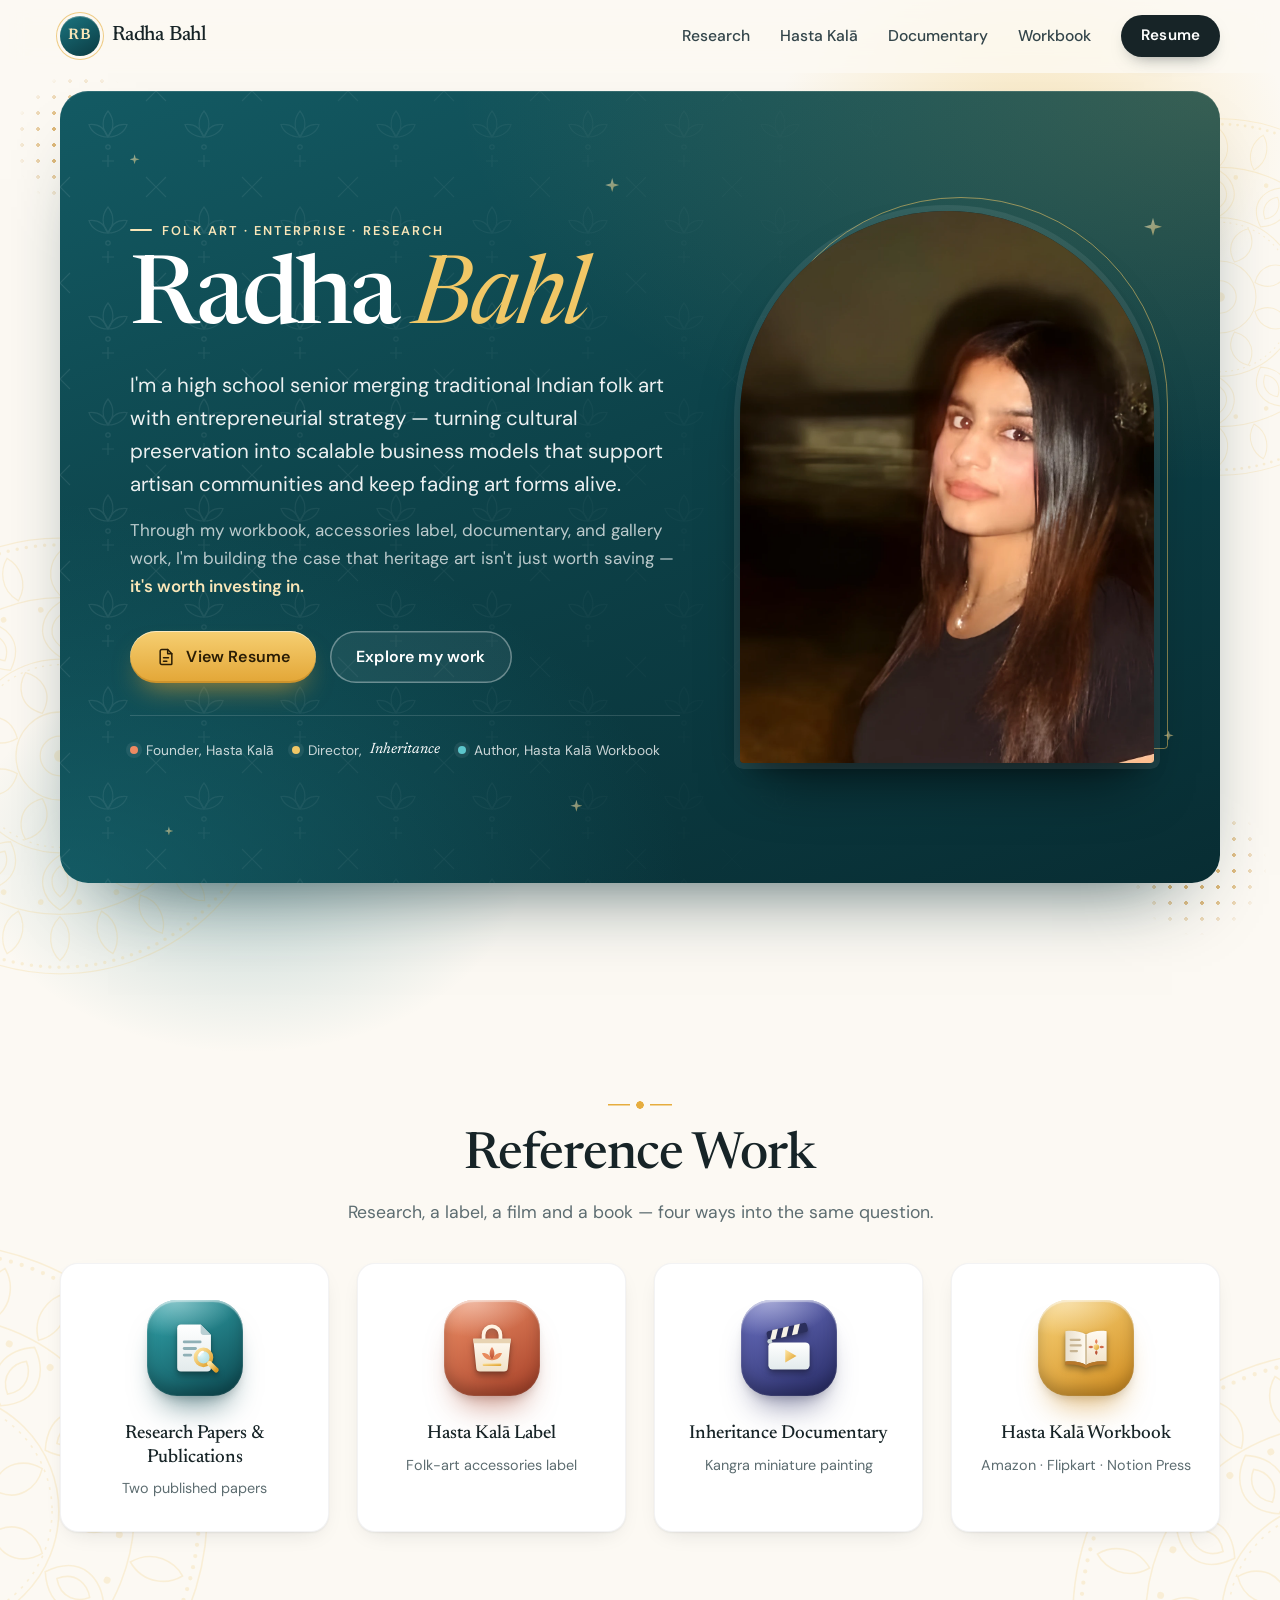
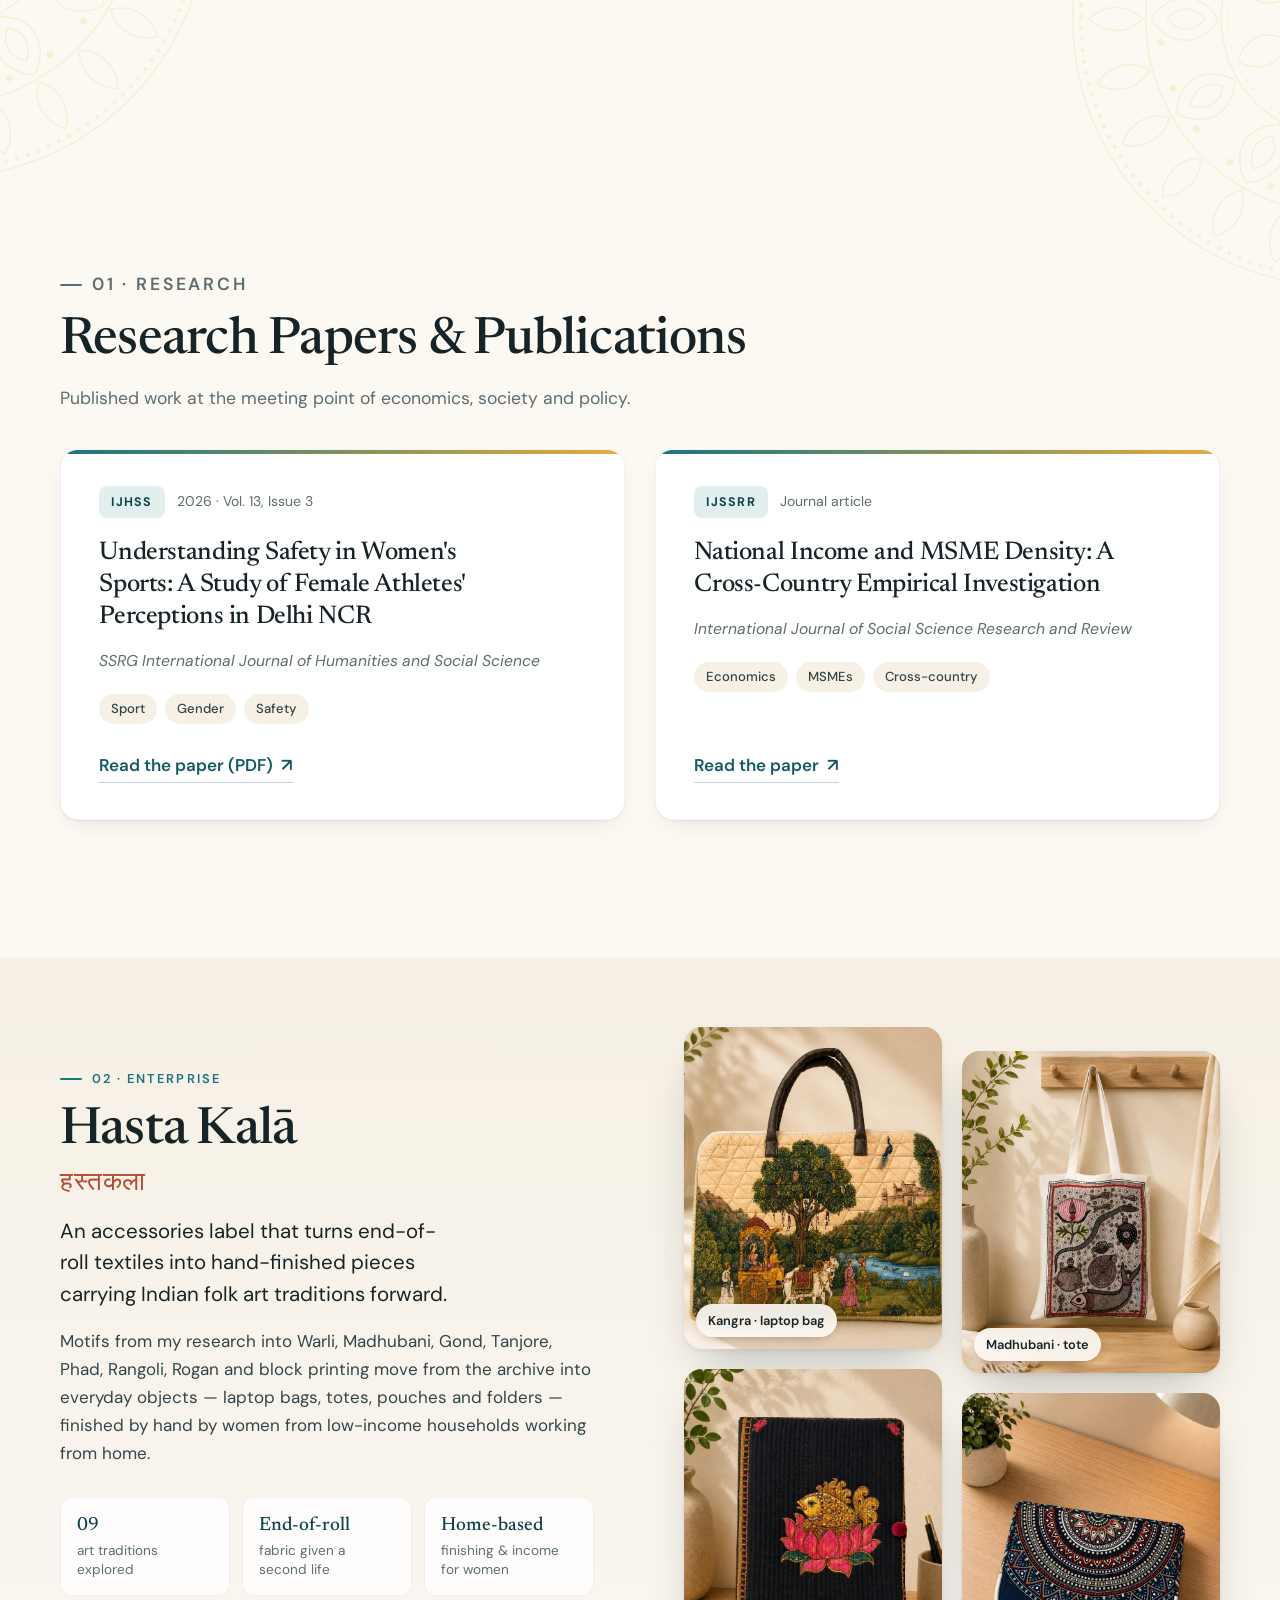
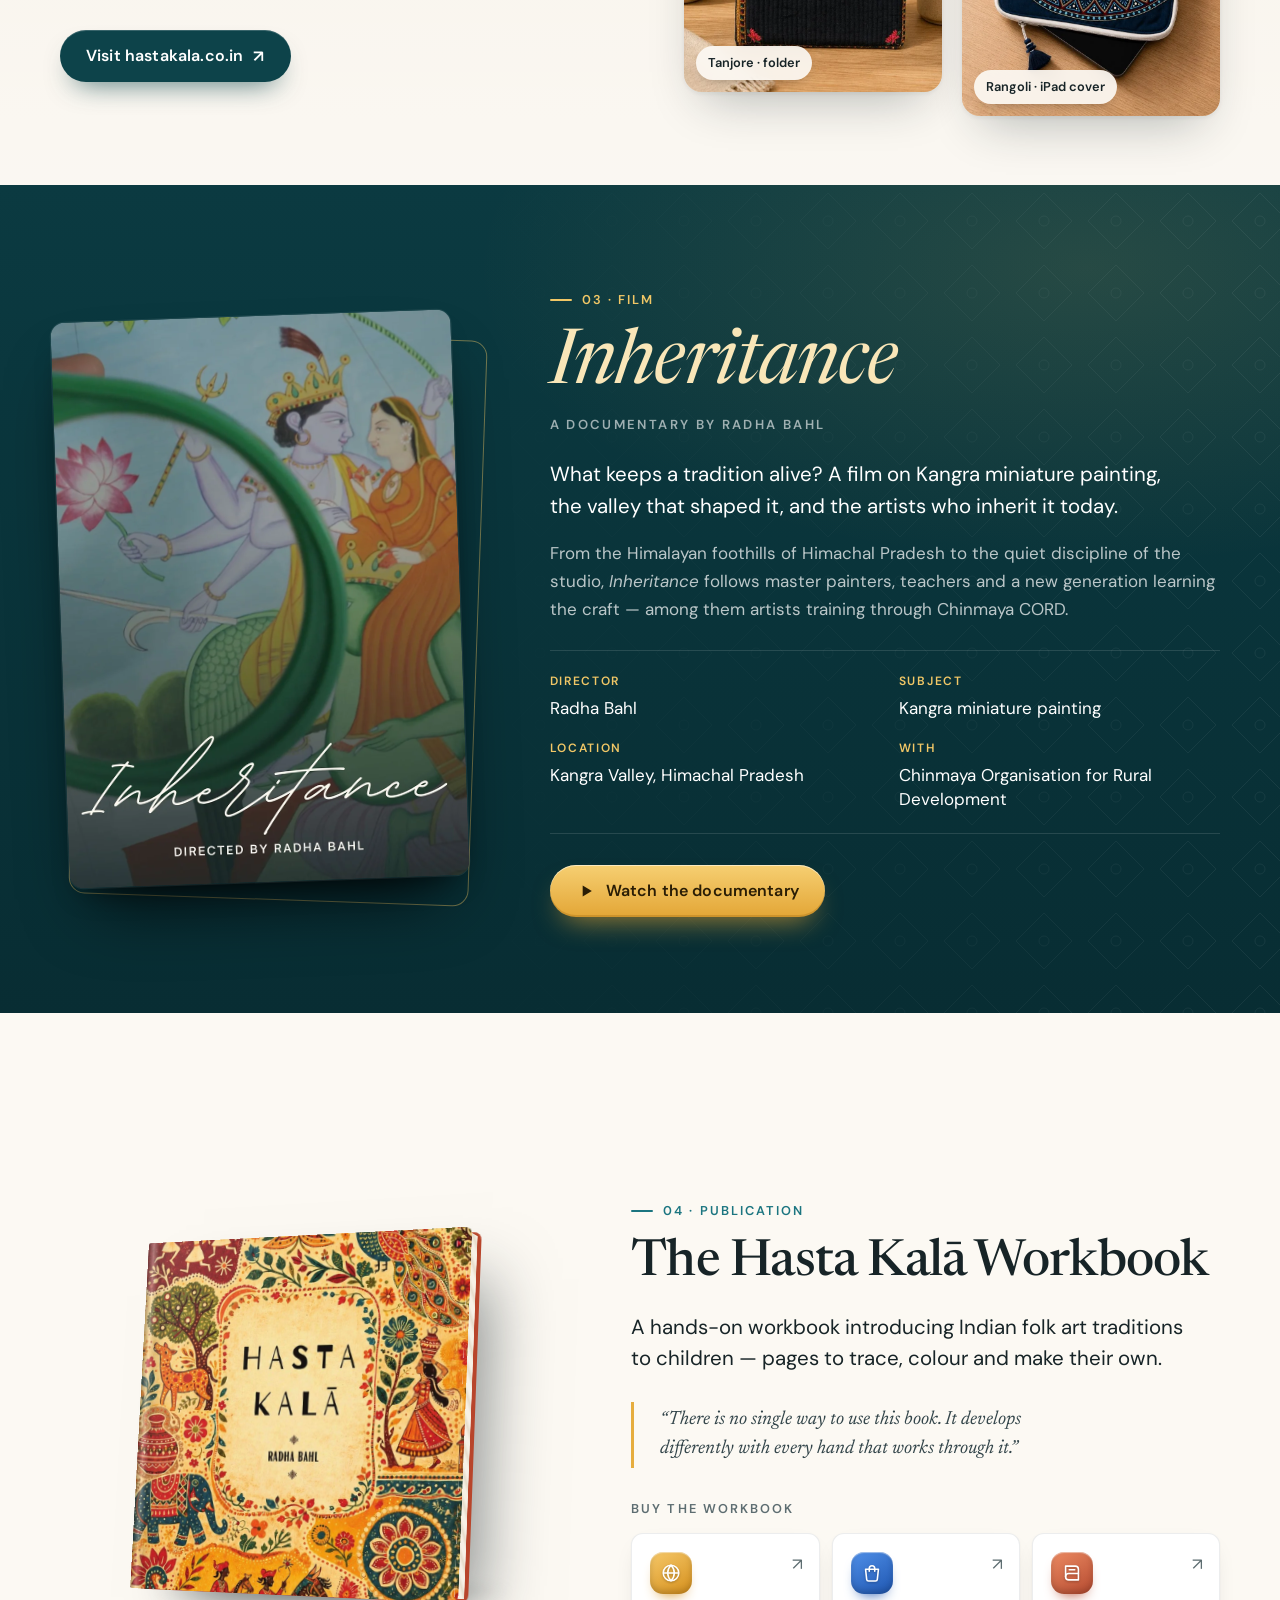
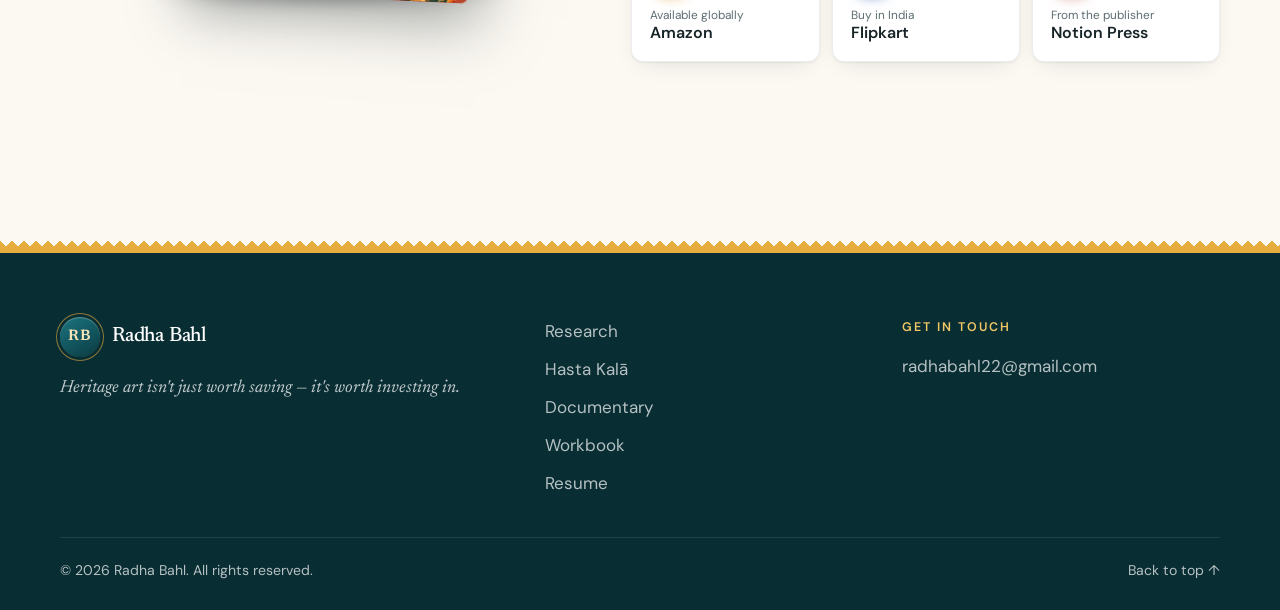
==== index.html @ 346961c5 "Initial commit" ====
<!doctype html>
<html lang="en">
  <head>
    <meta charset="utf-8" />
    <meta name="viewport" content="width=device-width, initial-scale=1" />
    <title>Radha Bahl — Folk Art, Enterprise &amp; Research</title>
    <meta
      name="description"
      content="Radha Bahl is a high school senior merging traditional Indian folk art with entrepreneurial strategy — founder of the Hasta Kalā label, author of the Hasta Kalā workbook, director of the documentary Inheritance, and published researcher."
    />
    <meta name="author" content="Radha Bahl" />
    <meta name="theme-color" content="#0d434a" />

    <meta property="og:type" content="website" />
    <meta property="og:title" content="Radha Bahl — Folk Art, Enterprise &amp; Research" />
    <meta
      property="og:description"
      content="Heritage art isn't just worth saving — it's worth investing in. Research, the Hasta Kalā label, the documentary Inheritance and the Hasta Kalā workbook."
    />
    <!-- Social previews need absolute URLs; update these if the site moves to a custom domain -->
    <meta property="og:url" content="https://radhabahl.github.io/website/" />
    <meta property="og:image" content="https://radhabahl.github.io/website/assets/img/og-image.jpg" />
    <link rel="canonical" href="https://radhabahl.github.io/website/" />
    <meta name="twitter:card" content="summary_large_image" />

    <link rel="icon" href="assets/img/favicon.svg" type="image/svg+xml" />
    <link rel="preconnect" href="https://fonts.googleapis.com" />
    <link rel="preconnect" href="https://fonts.gstatic.com" crossorigin />
    <link
      href="https://fonts.googleapis.com/css2?family=DM+Sans:opsz,wght@9..40,400;9..40,500;9..40,600;9..40,700&family=Newsreader:ital,opsz,wght@0,6..72,400;0,6..72,500;0,6..72,600;1,6..72,400;1,6..72,500&display=swap"
      rel="stylesheet"
    />
    <link rel="stylesheet" href="assets/css/styles.css" />
    <script>
      document.documentElement.classList.add('js');
    </script>
  </head>

  <body>
    <a class="skip-link" href="#main">Skip to content</a>

    <!-- Shared gradients for the icons (kept out of view, but not display:none so gradients still render) -->
    <svg class="svg-defs" aria-hidden="true" focusable="false">
      <defs>
        <linearGradient id="g-paper" x1="0" y1="0" x2="0" y2="1">
          <stop offset="0" stop-color="#ffffff" />
          <stop offset="1" stop-color="#e3ebec" />
        </linearGradient>
        <linearGradient id="g-paper-warm" x1="0" y1="0" x2="0" y2="1">
          <stop offset="0" stop-color="#fffaf2" />
          <stop offset="1" stop-color="#f1e2c9" />
        </linearGradient>
        <linearGradient id="g-paper-shade" x1="0" y1="0" x2="1" y2="0">
          <stop offset="0" stop-color="#e9dfcc" />
          <stop offset="1" stop-color="#fffaf1" />
        </linearGradient>
        <linearGradient id="g-gold" x1="0" y1="0" x2="1" y2="1">
          <stop offset="0" stop-color="#ffe7a6" />
          <stop offset="1" stop-color="#dd9d27" />
        </linearGradient>
        <linearGradient id="g-terra" x1="0" y1="0" x2="0" y2="1">
          <stop offset="0" stop-color="#ec8a62" />
          <stop offset="1" stop-color="#b44a30" />
        </linearGradient>
        <linearGradient id="g-ink" x1="0" y1="0" x2="0" y2="1">
          <stop offset="0" stop-color="#3b3f73" />
          <stop offset="1" stop-color="#1f2247" />
        </linearGradient>
        <radialGradient id="g-glass" cx="0.35" cy="0.3" r="0.8">
          <stop offset="0" stop-color="#e9fbfc" stop-opacity="0.95" />
          <stop offset="1" stop-color="#7fcdd3" stop-opacity="0.55" />
        </radialGradient>
      </defs>
    </svg>

    <header class="site-header" data-header>
      <div class="container nav">
        <a class="brand" href="#top" aria-label="Radha Bahl — back to top">
          <span class="brand__mark" aria-hidden="true">RB</span>
          <span class="brand__name">Radha Bahl</span>
        </a>

        <button
          class="nav__toggle"
          type="button"
          aria-expanded="false"
          aria-controls="nav-menu"
          data-nav-toggle
        >
          <span class="nav__toggle-bar" aria-hidden="true"></span>
          <span class="nav__toggle-bar" aria-hidden="true"></span>
          <span class="sr-only">Menu</span>
        </button>

        <nav id="nav-menu" class="nav__menu" aria-label="Primary" data-nav-menu>
          <a href="#research">Research</a>
          <a href="#label">Hasta Kalā</a>
          <a href="#documentary">Documentary</a>
          <a href="#workbook">Workbook</a>
          <a class="btn btn--sm btn--ink" href="#" data-resume>Resume</a>
        </nav>
      </div>
    </header>

    <main id="main">
      <!-- ============ HERO ============ -->
      <section class="hero" id="top">
        <div class="container hero__wrap">
          <!-- Decorative background details around the banner -->
          <div class="hero__decor" aria-hidden="true">
            <span class="glow glow--gold"></span>
            <span class="glow glow--teal"></span>
            <span class="decor-mandala decor-mandala--left"></span>
            <span class="decor-mandala decor-mandala--right"></span>
            <span class="dot-grid dot-grid--tl"></span>
            <span class="dot-grid dot-grid--br"></span>
          </div>

          <div class="hero__panel">
            <div class="hero__pattern" aria-hidden="true"></div>
            <div class="hero__sparkles" aria-hidden="true">
              <span class="sparkle sparkle--1"></span>
              <span class="sparkle sparkle--2"></span>
              <span class="sparkle sparkle--3"></span>
              <span class="sparkle sparkle--4"></span>
              <span class="sparkle sparkle--5"></span>
              <span class="sparkle sparkle--6"></span>
            </div>

            <div class="hero__content">
              <p class="eyebrow eyebrow--light">Folk art · Enterprise · Research</p>
              <h1 class="hero__title">Radha <em>Bahl</em></h1>
              <p class="hero__lead">
                I'm a high school senior merging traditional Indian folk art with entrepreneurial
                strategy — turning cultural preservation into scalable business models that support
                artisan communities and keep fading art forms alive.
              </p>
              <p class="hero__sub">
                Through my workbook, accessories label, documentary, and gallery work, I'm building
                the case that heritage art isn't just worth saving —
                <strong>it's worth investing in.</strong>
              </p>
              <div class="hero__actions">
                <!-- The resume link is set in assets/js/main.js (RESUME_URL) -->
                <a class="btn btn--gold" href="#" data-resume>
                  <svg class="btn__icon" viewBox="0 0 24 24" aria-hidden="true">
                    <path
                      d="M7 3h7l5 5v12a1 1 0 0 1-1 1H7a2 2 0 0 1-2-2V5a2 2 0 0 1 2-2z"
                      fill="none"
                      stroke="currentColor"
                      stroke-width="1.8"
                      stroke-linejoin="round"
                    />
                    <path
                      d="M14 3v5h5M9 13h6M9 17h4"
                      fill="none"
                      stroke="currentColor"
                      stroke-width="1.8"
                      stroke-linecap="round"
                      stroke-linejoin="round"
                    />
                  </svg>
                  View Resume
                </a>
                <a class="btn btn--ghost-light" href="#work">Explore my work</a>
              </div>
              <ul class="hero__roles" role="list">
                <li><span class="role-dot role-dot--terra" aria-hidden="true"></span>Founder, Hasta Kalā</li>
                <li><span class="role-dot role-dot--gold" aria-hidden="true"></span>Director, <em>Inheritance</em></li>
                <li><span class="role-dot role-dot--teal" aria-hidden="true"></span>Author, Hasta Kalā Workbook</li>
              </ul>
            </div>

            <figure class="hero__portrait">
              <div class="portrait">
                <img
                  src="assets/img/radha-bahl.webp"
                  width="1200"
                  height="1600"
                  alt="Portrait of Radha Bahl"
                  fetchpriority="high"
                />
              </div>
              <figcaption class="sr-only">Radha Bahl</figcaption>
            </figure>
          </div>
        </div>
      </section>

      <!-- ============ REFERENCE WORK ============ -->
      <section class="work" id="work">
        <div class="work__decor" aria-hidden="true">
          <span class="work__mandala work__mandala--left"></span>
          <span class="work__mandala work__mandala--right"></span>
        </div>
        <div class="container">
          <header class="section-head section-head--center reveal">
            <span class="ornament" aria-hidden="true"></span>
            <h2>Reference Work</h2>
            <p>Research, a label, a film and a book — four ways into the same question.</p>
          </header>

          <ul class="tiles" role="list">
            <li class="reveal">
              <a class="tile" href="#research">
                <span class="icon3d icon3d--teal" aria-hidden="true">
                  <svg viewBox="0 0 64 64">
                    <path
                      d="M17 7h21l11 11v35a4 4 0 0 1-4 4H17a4 4 0 0 1-4-4V11a4 4 0 0 1 4-4z"
                      fill="url(#g-paper)"
                    />
                    <path d="M38 7v8a3 3 0 0 0 3 3h8z" fill="#b9cfd3" />
                    <rect x="19" y="24" width="20" height="3" rx="1.5" fill="#8fb0b6" />
                    <rect x="19" y="31" width="15" height="3" rx="1.5" fill="#8fb0b6" />
                    <rect x="19" y="38" width="10" height="3" rx="1.5" fill="#8fb0b6" />
                    <circle cx="41" cy="42" r="8.5" fill="url(#g-glass)" stroke="url(#g-gold)" stroke-width="4" />
                    <path d="M47.5 48.5l7 7" stroke="url(#g-gold)" stroke-width="5.5" stroke-linecap="round" />
                    <path d="M36.5 40a5.5 5.5 0 0 1 4-4" stroke="#fff" stroke-width="2" stroke-linecap="round" fill="none" />
                  </svg>
                </span>
                <span class="tile__title">Research Papers &amp; Publications</span>
                <span class="tile__meta">Two published papers</span>
              </a>
            </li>

            <li class="reveal">
              <a class="tile" href="#label">
                <span class="icon3d icon3d--terra" aria-hidden="true">
                  <svg viewBox="0 0 64 64">
                    <path
                      d="M23 23v-5a9 9 0 0 1 18 0v5"
                      fill="none"
                      stroke="#fff3e2"
                      stroke-width="4"
                      stroke-linecap="round"
                    />
                    <path d="M12 22h40l-3.2 31.5A4 4 0 0 1 44.8 57H19.2a4 4 0 0 1-4-3.5z" fill="url(#g-paper-warm)" />
                    <path d="M12 22h40l-.5 5h-39z" fill="#e8d3b2" />
                    <path d="M32 31c3.4 4.4 3.4 9.6 0 14c-3.4-4.4-3.4-9.6 0-14z" fill="url(#g-terra)" />
                    <path d="M32 45c-5.5 0-9.6-3.3-10.6-7.6c4.6-.6 8.6 1.8 10.6 7.6z" fill="#e88a5c" />
                    <path d="M32 45c5.5 0 9.6-3.3 10.6-7.6c-4.6-.6-8.6 1.8-10.6 7.6z" fill="#e88a5c" />
                    <rect x="22" y="48.5" width="20" height="2.6" rx="1.3" fill="url(#g-gold)" />
                  </svg>
                </span>
                <span class="tile__title">Hasta Kalā Label</span>
                <span class="tile__meta">Folk-art accessories label</span>
              </a>
            </li>

            <li class="reveal">
              <a class="tile" href="#documentary">
                <span class="icon3d icon3d--ink" aria-hidden="true">
                  <svg viewBox="0 0 64 64">
                    <rect x="10" y="26" width="44" height="29" rx="4.5" fill="url(#g-paper)" />
                    <g transform="rotate(-13 11 25)">
                      <rect x="10" y="14" width="44" height="10" rx="3" fill="#2b2f5c" />
                      <path d="M17 14h6l-5 10h-6zM29 14h6l-5 10h-6zM41 14h6l-5 10h-6z" fill="#f6f1e6" />
                    </g>
                    <circle cx="11.5" cy="25" r="2.6" fill="#c9d5d8" />
                    <path d="M28 33.5v14l12-7z" fill="url(#g-gold)" />
                  </svg>
                </span>
                <span class="tile__title">Inheritance Documentary</span>
                <span class="tile__meta">Kangra miniature painting</span>
              </a>
            </li>

            <li class="reveal">
              <a class="tile" href="#workbook">
                <span class="icon3d icon3d--gold" aria-hidden="true">
                  <svg viewBox="0 0 64 64">
                    <path d="M32 50c-6-3.6-14-4.6-22-3.6V14c8-1 16 0 22 3.6z" fill="url(#g-paper-shade)" />
                    <path d="M32 50c6-3.6 14-4.6 22-3.6V14c-8-1-16 0-22 3.6z" fill="url(#g-paper-warm)" />
                    <path d="M32 17.6V50" stroke="#c9b38d" stroke-width="1.6" />
                    <rect x="14.5" y="22" width="12" height="2.4" rx="1.2" fill="#c7b493" />
                    <rect x="14.5" y="28" width="13" height="2.4" rx="1.2" fill="#c7b493" />
                    <rect x="14.5" y="34" width="9" height="2.4" rx="1.2" fill="#c7b493" />
                    <circle cx="43" cy="31" r="3" fill="url(#g-gold)" />
                    <path
                      d="M43 22.5c1.8 2 1.8 3.8 0 5.2c-1.8-1.4-1.8-3.2 0-5.2zM43 39.5c1.8-2 1.8-3.8 0-5.2c-1.8 1.4-1.8 3.2 0 5.2zM34.5 31c2-1.8 3.8-1.8 5.2 0c-1.4 1.8-3.2 1.8-5.2 0zM51.5 31c-2-1.8-3.8-1.8-5.2 0c1.4 1.8 3.2 1.8 5.2 0z"
                      fill="url(#g-terra)"
                    />
                    <path d="M10 46.4c8-1 16 0 22 3.6c6-3.6 14-4.6 22-3.6V50c-8-1-16 0-22 3.6C26 50 18 49 10 50z" fill="#b8782a" />
                  </svg>
                </span>
                <span class="tile__title">Hasta Kalā Workbook</span>
                <span class="tile__meta">Amazon · Flipkart · Notion Press</span>
              </a>
            </li>
          </ul>
        </div>
      </section>

      <!-- ============ 01 RESEARCH ============ -->
      <section class="section" id="research">
        <div class="container">
          <header class="section-head reveal">
            <p class="eyebrow">01 · Research</p>
            <h2>Research Papers &amp; Publications</h2>
            <p class="section-head__lead">
              Published work at the meeting point of economics, society and policy.
            </p>
          </header>

          <div class="papers">
            <article class="paper reveal">
              <div class="paper__top">
                <span class="paper__badge">IJHSS</span>
                <span class="paper__issue">2026 · Vol. 13, Issue 3</span>
              </div>
              <h3 class="paper__title">
                Understanding Safety in Women's Sports: A Study of Female Athletes' Perceptions in
                Delhi NCR
              </h3>
              <p class="paper__venue">SSRG International Journal of Humanities and Social Science</p>
              <ul class="tags" role="list">
                <li>Sport</li>
                <li>Gender</li>
                <li>Safety</li>
              </ul>
              <a
                class="link-arrow"
                href="https://www.internationaljournalssrg.org/IJHSS/2026/Volume13-Issue3/IJHSS-V13I3P107.pdf"
                target="_blank"
                rel="noopener noreferrer"
                >Read the paper (PDF)<span aria-hidden="true">↗</span></a
              >
            </article>

            <article class="paper reveal">
              <div class="paper__top">
                <span class="paper__badge">IJSSRR</span>
                <span class="paper__issue">Journal article</span>
              </div>
              <h3 class="paper__title">
                National Income and MSME Density: A Cross-Country Empirical Investigation
              </h3>
              <p class="paper__venue">International Journal of Social Science Research and Review</p>
              <ul class="tags" role="list">
                <li>Economics</li>
                <li>MSMEs</li>
                <li>Cross-country</li>
              </ul>
              <a
                class="link-arrow"
                href="https://www.ijssrr.com/journal/article/view/3447"
                target="_blank"
                rel="noopener noreferrer"
                >Read the paper<span aria-hidden="true">↗</span></a
              >
            </article>
          </div>
        </div>
      </section>

      <!-- ============ 02 HASTA KALA LABEL ============ -->
      <section class="section section--tint" id="label">
        <div class="container split split--label">
          <div class="split__text reveal">
            <p class="eyebrow">02 · Enterprise</p>
            <h2>Hasta Kalā <span class="deva" lang="hi">हस्तकला</span></h2>
            <p class="lead">
              An accessories label that turns end-of-roll textiles into hand-finished pieces carrying
              Indian folk art traditions forward.
            </p>
            <p>
              Motifs from my research into Warli, Madhubani, Gond, Tanjore, Phad, Rangoli, Rogan and
              block printing move from the archive into everyday objects — laptop bags, totes,
              pouches and folders — finished by hand by women from low-income households working
              from home.
            </p>
            <ul class="facts" role="list">
              <li><strong>09</strong><span>art traditions explored</span></li>
              <li><strong>End-of-roll</strong><span>fabric given a second life</span></li>
              <li><strong>Home-based</strong><span>finishing &amp; income for women</span></li>
            </ul>
            <a
              class="btn btn--teal"
              href="https://www.hastakala.co.in/"
              target="_blank"
              rel="noopener noreferrer"
              >Visit hastakala.co.in<span aria-hidden="true">↗</span></a
            >
          </div>

          <div class="mosaic reveal">
            <figure class="mosaic__item">
              <img
                src="assets/img/kangra-laptop-bag.webp"
                width="859"
                height="923"
                alt="Hand-quilted laptop bag with a Kangra painting of a tree, chariot and river"
                loading="lazy"
              />
              <figcaption>Kangra · laptop bag</figcaption>
            </figure>
            <figure class="mosaic__item">
              <img
                src="assets/img/madhubani-tote.webp"
                width="830"
                height="1106"
                alt="Madhubani art tote bag with fish and floral motifs"
                loading="lazy"
              />
              <figcaption>Madhubani · tote</figcaption>
            </figure>
            <figure class="mosaic__item">
              <img
                src="assets/img/tanjore-folder.webp"
                width="750"
                height="1000"
                alt="Tanjore painting document folder with gold fish and lotus embroidery"
                loading="lazy"
              />
              <figcaption>Tanjore · folder</figcaption>
            </figure>
            <figure class="mosaic__item">
              <img
                src="assets/img/rangoli-ipad-cover.webp"
                width="832"
                height="1000"
                alt="Rangoli art iPad cover with an indigo and rust mandala"
                loading="lazy"
              />
              <figcaption>Rangoli · iPad cover</figcaption>
            </figure>
          </div>
        </div>
      </section>

      <!-- ============ 03 DOCUMENTARY ============ -->
      <section class="section section--dark" id="documentary">
        <div class="film-pattern" aria-hidden="true"></div>
        <div class="container split split--film">
          <figure class="poster reveal">
            <img
              src="assets/img/inheritance-poster.webp"
              width="900"
              height="1273"
              alt="Poster for Inheritance, directed by Radha Bahl, showing a magnifying glass over a Kangra miniature of Vishnu and Lakshmi"
              loading="lazy"
            />
          </figure>

          <div class="split__text reveal">
            <p class="eyebrow eyebrow--gold">03 · Film</p>
            <h2 class="film-title"><em>Inheritance</em></h2>
            <p class="film-by">A documentary by Radha Bahl</p>
            <p class="lead">
              What keeps a tradition alive? A film on Kangra miniature painting, the valley that
              shaped it, and the artists who inherit it today.
            </p>
            <p>
              From the Himalayan foothills of Himachal Pradesh to the quiet discipline of the
              studio, <em>Inheritance</em> follows master painters, teachers and a new generation
              learning the craft — among them artists training through Chinmaya CORD.
            </p>
            <dl class="film-meta">
              <div><dt>Director</dt><dd>Radha Bahl</dd></div>
              <div><dt>Subject</dt><dd>Kangra miniature painting</dd></div>
              <div><dt>Location</dt><dd>Kangra Valley, Himachal Pradesh</dd></div>
              <div><dt>With</dt><dd>Chinmaya Organisation for Rural Development</dd></div>
            </dl>
            <a
              class="btn btn--gold"
              href="https://www.hastakala.co.in/film"
              target="_blank"
              rel="noopener noreferrer"
            >
              <svg class="btn__icon" viewBox="0 0 24 24" aria-hidden="true">
                <path d="M8 5.5v13l11-6.5z" fill="currentColor" />
              </svg>
              Watch the documentary
            </a>
          </div>
        </div>
      </section>

      <!-- ============ 04 WORKBOOK ============ -->
      <section class="section" id="workbook">
        <div class="container split split--book">
          <div class="book reveal" aria-hidden="true">
            <div class="book__inner">
              <div class="book__back"></div>
              <div class="book__pages"></div>
              <div class="book__cover">
                <img
                  src="assets/img/hasta-kala-workbook.webp"
                  width="900"
                  height="900"
                  alt=""
                  loading="lazy"
                />
              </div>
            </div>
            <div class="book__shadow"></div>
          </div>

          <div class="split__text reveal">
            <p class="eyebrow">04 · Publication</p>
            <h2>The Hasta Kalā Workbook</h2>
            <p class="lead">
              A hands-on workbook introducing Indian folk art traditions to children — pages to
              trace, colour and make their own.
            </p>
            <blockquote class="quote">
              “There is no single way to use this book. It develops differently with every hand
              that works through it.”
            </blockquote>

            <p class="buy-label">Buy the workbook</p>
            <div class="stores">
              <a
                class="store"
                href="https://www.amazon.com/dp/B0H72GWCJT"
                target="_blank"
                rel="noopener noreferrer"
              >
                <span class="store__icon store__icon--amber" aria-hidden="true">
                  <svg viewBox="0 0 24 24">
                    <circle cx="12" cy="12" r="8.5" fill="none" stroke="currentColor" stroke-width="1.7" />
                    <path
                      d="M3.5 12h17M12 3.5c2.4 2.4 3.6 5.2 3.6 8.5s-1.2 6.1-3.6 8.5c-2.4-2.4-3.6-5.2-3.6-8.5s1.2-6.1 3.6-8.5z"
                      fill="none"
                      stroke="currentColor"
                      stroke-width="1.7"
                    />
                  </svg>
                </span>
                <span class="store__text">
                  <small>Available globally</small>
                  <strong>Amazon</strong>
                </span>
                <span class="store__arrow" aria-hidden="true">↗</span>
              </a>
              <a
                class="store"
                href="https://dl.flipkart.com/s/0Xbpk_NNNN"
                target="_blank"
                rel="noopener noreferrer"
              >
                <span class="store__icon store__icon--blue" aria-hidden="true">
                  <svg viewBox="0 0 24 24">
                    <path
                      d="M5 8h14l-1.2 11a2 2 0 0 1-2 1.8H8.2a2 2 0 0 1-2-1.8z"
                      fill="none"
                      stroke="currentColor"
                      stroke-width="1.7"
                      stroke-linejoin="round"
                    />
                    <path d="M9 10V7a3 3 0 0 1 6 0v3" fill="none" stroke="currentColor" stroke-width="1.7" stroke-linecap="round" />
                  </svg>
                </span>
                <span class="store__text">
                  <small>Buy in India</small>
                  <strong>Flipkart</strong>
                </span>
                <span class="store__arrow" aria-hidden="true">↗</span>
              </a>
              <a
                class="store"
                href="https://notionpress.com/in/read/hasta-kal"
                target="_blank"
                rel="noopener noreferrer"
              >
                <span class="store__icon store__icon--terra" aria-hidden="true">
                  <svg viewBox="0 0 24 24">
                    <path
                      d="M5 4.5h10.5A3.5 3.5 0 0 1 19 8v11.5H8.5A3.5 3.5 0 0 1 5 16z"
                      fill="none"
                      stroke="currentColor"
                      stroke-width="1.7"
                      stroke-linejoin="round"
                    />
                    <path d="M5 16a3.5 3.5 0 0 1 3.5-3.5H19M9 8.5h6" fill="none" stroke="currentColor" stroke-width="1.7" stroke-linecap="round" />
                  </svg>
                </span>
                <span class="store__text">
                  <small>From the publisher</small>
                  <strong>Notion Press</strong>
                </span>
                <span class="store__arrow" aria-hidden="true">↗</span>
              </a>
            </div>
          </div>
        </div>
      </section>
    </main>

    <!-- ============ FOOTER ============ -->
    <footer class="footer">
      <div class="footer__border" aria-hidden="true"></div>
      <div class="container footer__inner">
        <div class="footer__about">
          <a class="brand brand--light" href="#top">
            <span class="brand__mark" aria-hidden="true">RB</span>
            <span class="brand__name">Radha Bahl</span>
          </a>
          <p>Heritage art isn't just worth saving — it's worth investing in.</p>
        </div>

        <nav class="footer__links" aria-label="Footer">
          <a href="#research">Research</a>
          <a href="#label">Hasta Kalā</a>
          <a href="#documentary">Documentary</a>
          <a href="#workbook">Workbook</a>
          <a href="#" data-resume>Resume</a>
        </nav>

        <div class="footer__contact">
          <p class="footer__label">Get in touch</p>
          <a href="mailto:radhabahl22@gmail.com">radhabahl22@gmail.com</a>
        </div>
      </div>
      <div class="container footer__bottom">
        <p>© <span data-year>2026</span> Radha Bahl. All rights reserved.</p>
        <a href="#top">Back to top ↑</a>
      </div>
    </footer>

    <div class="toast" role="status" aria-live="polite" data-toast></div>

    <script src="assets/js/main.js" defer></script>
  </body>
</html>
---- assets/css/styles.css ----
/* ==========================================================================
   Radha Bahl — portfolio
   ========================================================================== */

:root {
  --teal-950: #082d33;
  --teal-900: #0b3a41;
  --teal-800: #0d434a;
  --teal-700: #135a63;
  --teal-600: #1b7580;
  --teal-100: #e3efee;

  --gold-500: #e6ad3e;
  --gold-400: #f1c766;
  --gold-200: #f9e6b8;

  --terra-600: #b44a30;
  --terra-500: #d0663f;

  --cream-50: #fcf9f3;
  --cream-100: #f6f0e5;
  --cream-200: #ece3d3;

  --ink-900: #172427;
  --ink-700: #33454a;
  --ink-500: #5d6d71;
  --line: rgba(23, 36, 39, 0.1);

  --font-display: 'Newsreader', Georgia, 'Times New Roman', serif;
  --font-body: 'DM Sans', system-ui, -apple-system, 'Segoe UI', sans-serif;

  --radius-lg: 28px;
  --radius-md: 18px;
  --radius-sm: 12px;

  --shadow-soft: 0 1px 2px rgba(23, 36, 39, 0.06), 0 8px 24px -12px rgba(23, 36, 39, 0.18);
  --shadow-lift: 0 2px 4px rgba(23, 36, 39, 0.06), 0 24px 48px -20px rgba(23, 36, 39, 0.32);

  --container: 1160px;
  --gutter: clamp(16px, 4vw, 32px);
  --header-h: 72px;
}

/* ---------- Base ---------- */

*,
*::before,
*::after {
  box-sizing: border-box;
}

html {
  scroll-behavior: smooth;
  scroll-padding-top: var(--header-h);
  -webkit-text-size-adjust: 100%;
}

body {
  margin: 0;
  background: var(--cream-50);
  color: var(--ink-900);
  font-family: var(--font-body);
  font-size: 1.0625rem;
  line-height: 1.65;
  -webkit-font-smoothing: antialiased;
  -moz-osx-font-smoothing: grayscale;
  overflow-x: hidden;
}

img {
  display: block;
  max-width: 100%;
  height: auto;
}

a {
  color: inherit;
}

h1,
h2,
h3 {
  margin: 0;
  font-family: var(--font-display);
  font-weight: 500;
  line-height: 1.1;
  letter-spacing: -0.015em;
}

h2 {
  font-size: clamp(2.1rem, 4.4vw, 3.2rem);
}

h1,
h2,
h3,
.lead,
.quote,
.footer__about p {
  text-wrap: balance;
}

p {
  margin: 0 0 1rem;
}

em {
  font-style: italic;
}

ul[role='list'] {
  list-style: none;
  margin: 0;
  padding: 0;
}

:focus-visible {
  outline: 3px solid var(--gold-500);
  outline-offset: 3px;
  border-radius: 6px;
}

.container {
  width: 100%;
  max-width: calc(var(--container) + var(--gutter) * 2);
  margin-inline: auto;
  padding-inline: var(--gutter);
}

.sr-only {
  position: absolute;
  width: 1px;
  height: 1px;
  padding: 0;
  margin: -1px;
  overflow: hidden;
  clip: rect(0, 0, 0, 0);
  white-space: nowrap;
  border: 0;
}

.svg-defs {
  position: absolute;
  width: 0;
  height: 0;
  overflow: hidden;
}

.skip-link {
  position: absolute;
  left: 16px;
  top: -60px;
  z-index: 100;
  padding: 10px 16px;
  border-radius: 10px;
  background: var(--ink-900);
  color: #fff;
  text-decoration: none;
  transition: top 0.2s;
}

.skip-link:focus {
  top: 12px;
}

/* ---------- Shared bits ---------- */

.eyebrow {
  display: inline-flex;
  align-items: center;
  gap: 10px;
  margin: 0 0 14px;
  font-size: 0.8rem;
  font-weight: 600;
  letter-spacing: 0.16em;
  text-transform: uppercase;
  color: var(--teal-600);
}

.eyebrow::before {
  content: '';
  width: 22px;
  height: 2px;
  border-radius: 2px;
  background: currentColor;
}

.eyebrow--light {
  color: var(--gold-200);
}

.eyebrow--gold {
  color: var(--gold-400);
}

.lead {
  font-size: clamp(1.125rem, 1.6vw, 1.3rem);
  line-height: 1.55;
  color: var(--ink-900);
}

.ornament {
  display: block;
  width: 64px;
  height: 14px;
  margin: 0 auto 16px;
  background:
    radial-gradient(circle, var(--gold-500) 0 3.5px, transparent 4px) center / 14px 14px no-repeat,
    linear-gradient(var(--gold-500), var(--gold-500)) left center / 22px 1.5px no-repeat,
    linear-gradient(var(--gold-500), var(--gold-500)) right center / 22px 1.5px no-repeat;
}

/* ---------- Buttons ---------- */

.btn {
  --btn-bg: var(--ink-900);
  --btn-fg: #fff;
  display: inline-flex;
  align-items: center;
  justify-content: center;
  gap: 10px;
  min-height: 52px;
  padding: 0 26px;
  border: 0;
  border-radius: 999px;
  background: var(--btn-bg);
  color: var(--btn-fg);
  font: 600 1rem/1 var(--font-body);
  letter-spacing: 0.01em;
  text-decoration: none;
  cursor: pointer;
  transition:
    transform 0.25s ease,
    box-shadow 0.25s ease,
    background-color 0.25s ease;
}

.btn:hover {
  transform: translateY(-2px);
}

.btn:active {
  transform: translateY(0);
}

.btn__icon {
  width: 20px;
  height: 20px;
  flex: none;
}

.btn--sm {
  min-height: 42px;
  padding: 0 20px;
  font-size: 0.95rem;
}

.btn--ink {
  box-shadow: 0 8px 18px -10px rgba(23, 36, 39, 0.6);
}

.btn--gold {
  --btn-bg: linear-gradient(180deg, #f6cf72 0%, #e3a636 100%);
  --btn-fg: #2a1d05;
  background: var(--btn-bg);
  box-shadow:
    inset 0 1px 0 rgba(255, 255, 255, 0.55),
    inset 0 -2px 0 rgba(140, 90, 10, 0.25),
    0 14px 28px -12px rgba(227, 166, 54, 0.75);
}

.btn--gold:hover {
  box-shadow:
    inset 0 1px 0 rgba(255, 255, 255, 0.55),
    inset 0 -2px 0 rgba(140, 90, 10, 0.25),
    0 20px 34px -12px rgba(227, 166, 54, 0.85);
}

.btn--teal {
  --btn-bg: var(--teal-800);
  box-shadow:
    inset 0 1px 0 rgba(255, 255, 255, 0.18),
    0 14px 28px -14px rgba(13, 67, 74, 0.8);
}

.btn--teal:hover {
  --btn-bg: var(--teal-700);
}

.btn--ghost-light {
  --btn-bg: rgba(255, 255, 255, 0.06);
  box-shadow: inset 0 0 0 1.5px rgba(255, 255, 255, 0.35);
}

.btn--ghost-light:hover {
  --btn-bg: rgba(255, 255, 255, 0.14);
}

.link-arrow {
  display: inline-flex;
  align-items: center;
  gap: 8px;
  font-weight: 600;
  color: var(--teal-700);
  text-decoration: none;
  border-bottom: 1.5px solid rgba(19, 90, 99, 0.25);
  padding-bottom: 2px;
  transition:
    color 0.2s,
    border-color 0.2s,
    gap 0.2s;
}

.link-arrow:hover {
  color: var(--teal-900);
  border-color: var(--gold-500);
  gap: 12px;
}

.btn span[aria-hidden='true'],
.link-arrow span[aria-hidden='true'] {
  font-size: 1.05em;
}

/* ---------- Header ---------- */

.site-header {
  position: sticky;
  top: 0;
  z-index: 50;
  background: rgba(252, 249, 243, 0.82);
  backdrop-filter: saturate(160%) blur(14px);
  -webkit-backdrop-filter: saturate(160%) blur(14px);
  border-bottom: 1px solid transparent;
  transition:
    border-color 0.3s,
    box-shadow 0.3s;
}

.site-header.is-scrolled {
  border-color: var(--line);
  box-shadow: 0 10px 30px -24px rgba(23, 36, 39, 0.5);
}

.nav {
  display: flex;
  align-items: center;
  justify-content: space-between;
  height: var(--header-h);
}

.brand {
  display: inline-flex;
  align-items: center;
  gap: 12px;
  text-decoration: none;
}

.brand__mark {
  display: grid;
  place-items: center;
  width: 40px;
  height: 40px;
  border-radius: 50%;
  background: linear-gradient(150deg, var(--teal-600), var(--teal-900));
  color: var(--gold-200);
  font: 600 0.95rem/1 var(--font-display);
  letter-spacing: 0.04em;
  box-shadow:
    inset 0 1px 0 rgba(255, 255, 255, 0.25),
    0 0 0 3px var(--cream-50),
    0 0 0 4px rgba(230, 173, 62, 0.6);
}

.brand__name {
  font: 500 1.3rem/1 var(--font-display);
  letter-spacing: -0.01em;
}

.nav__menu {
  display: flex;
  align-items: center;
  gap: 30px;
}

.nav__menu a:not(.btn) {
  position: relative;
  font-size: 0.98rem;
  font-weight: 500;
  color: var(--ink-700);
  text-decoration: none;
  transition: color 0.2s;
}

.nav__menu a:not(.btn)::after {
  content: '';
  position: absolute;
  left: 0;
  right: 0;
  bottom: -6px;
  height: 2px;
  border-radius: 2px;
  background: var(--gold-500);
  transform: scaleX(0);
  transform-origin: left;
  transition: transform 0.25s ease;
}

.nav__menu a:not(.btn):hover,
.nav__menu a.is-active {
  color: var(--ink-900);
}

.nav__menu a:not(.btn):hover::after,
.nav__menu a.is-active::after {
  transform: scaleX(1);
}

.nav__toggle {
  display: none;
  position: relative;
  width: 44px;
  height: 44px;
  border: 0;
  border-radius: 12px;
  background: transparent;
  cursor: pointer;
}

.nav__toggle-bar {
  position: absolute;
  left: 11px;
  right: 11px;
  height: 2px;
  border-radius: 2px;
  background: var(--ink-900);
  transition:
    transform 0.3s ease,
    top 0.3s ease;
}

.nav__toggle-bar:nth-child(1) {
  top: 17px;
}

.nav__toggle-bar:nth-child(2) {
  top: 25px;
}

.nav__toggle[aria-expanded='true'] .nav__toggle-bar:nth-child(1) {
  top: 21px;
  transform: rotate(45deg);
}

.nav__toggle[aria-expanded='true'] .nav__toggle-bar:nth-child(2) {
  top: 21px;
  transform: rotate(-45deg);
}

/* ---------- Hero ---------- */

.hero {
  padding: clamp(12px, 2vw, 24px) 0 0;
}

.hero__panel {
  position: relative;
  display: grid;
  grid-template-columns: minmax(0, 1.15fr) minmax(0, 0.85fr);
  align-items: center;
  gap: clamp(32px, 5vw, 72px);
  padding: clamp(40px, 6vw, 80px) clamp(28px, 5.5vw, 76px);
  border-radius: var(--radius-lg);
  background:
    radial-gradient(120% 90% at 100% 0%, rgba(241, 199, 102, 0.18), transparent 55%),
    radial-gradient(90% 80% at 0% 100%, rgba(27, 117, 128, 0.55), transparent 60%),
    linear-gradient(160deg, var(--teal-700) 0%, var(--teal-800) 45%, var(--teal-950) 100%);
  color: #fff;
  z-index: 1;
  overflow: hidden;
  isolation: isolate;
  box-shadow:
    0 40px 80px -48px rgba(8, 45, 51, 0.9),
    inset 0 1px 0 rgba(255, 255, 255, 0.12);
}

.hero__pattern {
  position: absolute;
  inset: 0;
  z-index: -1;
  opacity: 0.09;
  background-image: url("data:image/svg+xml,%3Csvg xmlns='http://www.w3.org/2000/svg' width='96' height='96' viewBox='0 0 96 96'%3E%3Cg fill='none' stroke='%23ffffff' stroke-width='1.2'%3E%3Cpath d='M48 20c6.5 8 6.5 18 0 26c-6.5-8-6.5-18 0-26z'/%3E%3Cpath d='M48 46c-9.5 0-17-5.2-19-12.5c8.5-1 15.5 3.2 19 12.5zM48 46c9.5 0 17-5.2 19-12.5c-8.5-1-15.5 3.2-19 12.5z'/%3E%3Ccircle cx='48' cy='56' r='2.2'/%3E%3Cpath d='M48 64v12M42 70h12'/%3E%3Cpath d='M0 0l10 10M96 0L86 10M0 96l10-10M96 96L86 86'/%3E%3C/g%3E%3C/svg%3E");
  background-size: 96px 96px;
  -webkit-mask-image: linear-gradient(100deg, #000 0%, transparent 70%);
  mask-image: linear-gradient(100deg, #000 0%, transparent 70%);
}

.hero__title {
  margin-bottom: 22px;
  font-size: clamp(3.2rem, 7.6vw, 6rem);
  font-weight: 500;
  line-height: 0.98;
  letter-spacing: -0.03em;
}

.hero__title em {
  font-weight: 400;
  color: var(--gold-400);
}

.hero__lead {
  max-width: 36em;
  font-size: clamp(1.1rem, 1.6vw, 1.28rem);
  line-height: 1.6;
  color: rgba(255, 255, 255, 0.92);
}

.hero__sub {
  max-width: 36em;
  color: rgba(255, 255, 255, 0.72);
}

.hero__sub strong {
  font-weight: 600;
  color: var(--gold-200);
}

.hero__actions {
  display: flex;
  flex-wrap: wrap;
  gap: 14px;
  margin-top: 32px;
}

.hero__portrait {
  position: relative;
  margin: 0;
  justify-self: center;
  width: min(100%, 400px);
}

.portrait {
  position: relative;
  aspect-ratio: 3 / 4;
  border-radius: 999px 999px var(--radius-md) var(--radius-md);
  overflow: hidden;
  background: var(--teal-950);
  box-shadow:
    0 0 0 6px rgba(255, 255, 255, 0.08),
    0 34px 60px -24px rgba(0, 0, 0, 0.65),
    0 12px 24px -12px rgba(0, 0, 0, 0.45);
}

.portrait img {
  width: 100%;
  height: 100%;
  object-fit: cover;
}

/* Thin gold arch offset behind the photo */
.hero__portrait::before {
  content: '';
  position: absolute;
  inset: -14px -14px 14px 14px;
  z-index: -1;
  border: 1.5px solid rgba(241, 199, 102, 0.55);
  border-radius: 999px 999px var(--radius-md) var(--radius-md);
}

/* Roles line under the hero buttons */
ul.hero__roles {
  display: flex;
  flex-wrap: wrap;
  gap: 10px 18px;
  margin: 36px 0 0;
  padding: 22px 0 0;
  border-top: 1px solid rgba(255, 255, 255, 0.14);
  font-size: 0.86rem;
  color: rgba(255, 255, 255, 0.78);
}

.hero__roles li {
  display: inline-flex;
  align-items: center;
  gap: 8px;
  white-space: nowrap;
}

.hero__roles em {
  font-family: var(--font-display);
  font-size: 1.08em;
  color: #fff;
}

.role-dot {
  flex: none;
  width: 8px;
  height: 8px;
  border-radius: 50%;
  box-shadow: 0 0 0 4px rgba(255, 255, 255, 0.07);
}

.role-dot--terra {
  background: #ef8a62;
}

.role-dot--gold {
  background: var(--gold-400);
}

.role-dot--teal {
  background: #5cc6cc;
}

/* ---------- Background details ---------- */

.hero {
  overflow-x: clip;
}

.hero__wrap {
  position: relative;
}

.hero__decor {
  position: absolute;
  inset: 0;
  pointer-events: none;
}

.glow {
  position: absolute;
  border-radius: 50%;
}

.glow--gold {
  top: -140px;
  right: -40px;
  width: 520px;
  height: 380px;
  background: radial-gradient(closest-side, rgba(241, 199, 102, 0.38), transparent);
}

.glow--teal {
  bottom: -170px;
  left: -60px;
  width: 560px;
  height: 400px;
  background: radial-gradient(closest-side, rgba(27, 117, 128, 0.26), transparent);
}

.dot-grid {
  position: absolute;
  width: 136px;
  height: 136px;
  background: radial-gradient(circle, rgba(201, 140, 40, 0.6) 1.6px, transparent 2.1px) 0 0 / 16px 16px;
  -webkit-mask-image: radial-gradient(circle, #000 35%, transparent 72%);
  mask-image: radial-gradient(circle, #000 35%, transparent 72%);
}

.dot-grid--tl {
  top: -18px;
  left: calc(var(--gutter) - 46px);
}

.dot-grid--br {
  bottom: -52px;
  right: calc(var(--gutter) - 46px);
}

/* Twinkling four-point stars inside the banner */
.hero__sparkles {
  position: absolute;
  inset: 0;
  z-index: -1;
  pointer-events: none;
}

.sparkle {
  position: absolute;
  width: 14px;
  height: 14px;
  background: linear-gradient(135deg, #fff6d8, var(--gold-400));
  clip-path: polygon(50% 0, 61% 39%, 100% 50%, 61% 61%, 50% 100%, 39% 61%, 0 50%, 39% 39%);
  opacity: 0.55;
  animation: twinkle 5s ease-in-out infinite;
}

.sparkle--1 {
  top: 11%;
  left: 47%;
}

.sparkle--2 {
  top: 8%;
  left: 6%;
  width: 10px;
  height: 10px;
  animation-delay: 1.2s;
}

.sparkle--3 {
  bottom: 9%;
  left: 44%;
  width: 12px;
  height: 12px;
  animation-delay: 2.4s;
}

.sparkle--4 {
  top: 16%;
  right: 5%;
  width: 18px;
  height: 18px;
  animation-delay: 0.6s;
}

.sparkle--5 {
  bottom: 18%;
  right: 4%;
  width: 10px;
  height: 10px;
  animation-delay: 3.1s;
}

.sparkle--6 {
  bottom: 6%;
  left: 9%;
  width: 9px;
  height: 9px;
  animation-delay: 1.8s;
}

@keyframes twinkle {
  0%,
  100% {
    opacity: 0.15;
    transform: scale(0.6) rotate(0deg);
  }

  50% {
    opacity: 0.95;
    transform: scale(1) rotate(45deg);
  }
}

/* Mandalas tucked behind the banner, peeking out past its left and right edges */
.decor-mandala {
  position: absolute;
  aspect-ratio: 1;
  background: url('../img/mandala.svg') center / contain no-repeat;
  opacity: 0.2;
}

.decor-mandala--left {
  top: 84%;
  left: var(--gutter);
  width: 440px;
  transform: translate(-50%, -50%);
  animation: spin-left 260s linear infinite;
}

.decor-mandala--right {
  top: 26%;
  right: var(--gutter);
  width: 360px;
  transform: translate(50%, -50%);
  animation: spin-right 260s linear infinite reverse;
}

@keyframes spin-left {
  to {
    transform: translate(-50%, -50%) rotate(360deg);
  }
}

@keyframes spin-right {
  to {
    transform: translate(50%, -50%) rotate(360deg);
  }
}

@keyframes spin {
  to {
    transform: rotate(360deg);
  }
}

/* ---------- Reference work tiles ---------- */

.work {
  position: relative;
  overflow-x: clip;
  padding: clamp(72px, 9vw, 112px) 0 clamp(40px, 6vw, 64px);
}

.work > .container {
  position: relative;
}

.work__decor {
  position: absolute;
  inset: 0;
  pointer-events: none;
}

.work__mandala {
  position: absolute;
  width: 540px;
  aspect-ratio: 1;
  background: url('../img/mandala.svg') center / contain no-repeat;
  opacity: 0.2;
  animation: spin 260s linear infinite;
}

.work__mandala--left {
  top: 340px;
  left: -330px;
}

.work__mandala--right {
  bottom: -160px;
  right: -330px;
  animation-direction: reverse;
}

.section-head {
  max-width: 720px;
  margin-bottom: clamp(36px, 5vw, 56px);
}

.section-head h2 {
  margin-bottom: 14px;
}

.section-head--center {
  margin-inline: auto;
  text-align: center;
}

.section-head p,
.section-head__lead {
  color: var(--ink-500);
  font-size: 1.1rem;
}

.tiles {
  display: grid;
  grid-template-columns: repeat(4, minmax(0, 1fr));
  gap: clamp(16px, 2.4vw, 28px);
}

.tile {
  display: flex;
  flex-direction: column;
  align-items: center;
  height: 100%;
  padding: 36px 20px 30px;
  border-radius: var(--radius-md);
  background: #fff;
  text-align: center;
  text-decoration: none;
  box-shadow: var(--shadow-soft);
  border: 1px solid rgba(23, 36, 39, 0.05);
  transition:
    transform 0.35s cubic-bezier(0.2, 0.7, 0.2, 1),
    box-shadow 0.35s ease;
}

.tile:hover {
  transform: translateY(-6px);
  box-shadow: var(--shadow-lift);
}

.tile:hover .icon3d {
  transform: translateY(-4px) rotate(-4deg) scale(1.04);
}

.tile__title {
  margin-top: 26px;
  font: 500 1.18rem/1.25 var(--font-display);
  color: var(--ink-900);
}

.tile__meta {
  margin-top: 8px;
  font-size: 0.9rem;
  color: var(--ink-500);
}

/* "Clay" icon: gradient squircle with highlight, inner shade and a coloured floor shadow */
.icon3d {
  --c1: #2a9aa3;
  --c2: #0d4a52;
  --glow: rgba(13, 74, 82, 0.55);
  position: relative;
  display: grid;
  place-items: center;
  width: 96px;
  height: 96px;
  border-radius: 30px;
  background: linear-gradient(150deg, var(--c1) 0%, var(--c2) 100%);
  box-shadow:
    inset 0 2px 1px rgba(255, 255, 255, 0.45),
    inset 0 -8px 14px rgba(0, 0, 0, 0.22),
    inset 0 0 0 1px rgba(255, 255, 255, 0.08),
    0 22px 30px -14px var(--glow),
    0 6px 10px -4px rgba(0, 0, 0, 0.18);
  transition: transform 0.4s cubic-bezier(0.2, 0.7, 0.2, 1);
}

.icon3d::before {
  content: '';
  position: absolute;
  inset: 0;
  border-radius: inherit;
  background: radial-gradient(120% 70% at 30% 0%, rgba(255, 255, 255, 0.42), transparent 55%);
  pointer-events: none;
}

.icon3d svg {
  position: relative;
  width: 60px;
  height: 60px;
  filter: drop-shadow(0 4px 3px rgba(0, 0, 0, 0.28)) drop-shadow(0 1px 1px rgba(0, 0, 0, 0.18));
}

.icon3d--teal {
  --c1: #33a7ae;
  --c2: #0c4850;
  --glow: rgba(12, 72, 80, 0.6);
}

.icon3d--terra {
  --c1: #ef9067;
  --c2: #a53f27;
  --glow: rgba(165, 63, 39, 0.55);
}

.icon3d--ink {
  --c1: #6c72c4;
  --c2: #262a63;
  --glow: rgba(38, 42, 99, 0.55);
}

.icon3d--gold {
  --c1: #f9d47a;
  --c2: #cf8a1d;
  --glow: rgba(207, 138, 29, 0.6);
}

/* ---------- Sections ---------- */

.section {
  position: relative;
  padding: clamp(72px, 10vw, 128px) 0;
}

.section--tint {
  background:
    linear-gradient(180deg, rgba(255, 255, 255, 0) 0%, rgba(255, 255, 255, 0.5) 100%),
    var(--cream-100);
}

.section--dark {
  background:
    radial-gradient(80% 60% at 85% 10%, rgba(241, 199, 102, 0.12), transparent 60%),
    linear-gradient(180deg, var(--teal-900), var(--teal-950));
  color: rgba(255, 255, 255, 0.82);
  overflow: hidden;
  isolation: isolate;
}

.section--dark h2,
.section--dark .lead {
  color: #fff;
}

.split {
  display: grid;
  grid-template-columns: minmax(0, 1fr) minmax(0, 1fr);
  align-items: center;
  gap: clamp(40px, 7vw, 96px);
}

.split__text h2 {
  margin-bottom: 20px;
}

.split__text > p:not(.eyebrow):not(.lead):not(.buy-label) {
  color: var(--ink-700);
}

.section--dark .split__text > p:not(.eyebrow):not(.lead) {
  color: rgba(255, 255, 255, 0.72);
}

/* ---------- Research papers ---------- */

.papers {
  display: grid;
  grid-template-columns: repeat(2, minmax(0, 1fr));
  gap: clamp(18px, 2.6vw, 30px);
}

.paper {
  position: relative;
  display: flex;
  flex-direction: column;
  padding: clamp(28px, 3.4vw, 40px);
  border-radius: var(--radius-md);
  background: #fff;
  border: 1px solid rgba(23, 36, 39, 0.06);
  box-shadow: var(--shadow-soft);
  overflow: hidden;
  transition:
    transform 0.35s cubic-bezier(0.2, 0.7, 0.2, 1),
    box-shadow 0.35s ease;
}

.paper::before {
  content: '';
  position: absolute;
  inset: 0 0 auto;
  height: 4px;
  background: linear-gradient(90deg, var(--teal-600), var(--gold-500));
}

.paper:hover {
  transform: translateY(-4px);
  box-shadow: var(--shadow-lift);
}

.paper__top {
  display: flex;
  flex-wrap: wrap;
  align-items: center;
  gap: 12px;
  margin-bottom: 22px;
}

.paper__badge {
  padding: 6px 12px;
  border-radius: 8px;
  background: var(--teal-100);
  color: var(--teal-800);
  font-size: 0.78rem;
  font-weight: 700;
  letter-spacing: 0.1em;
}

.paper__issue {
  font-size: 0.88rem;
  color: var(--ink-500);
}

.paper__title {
  margin-bottom: 14px;
  font-size: clamp(1.35rem, 2.1vw, 1.6rem);
  line-height: 1.25;
}

.paper__venue {
  font-size: 0.98rem;
  font-style: italic;
  color: var(--ink-500);
}

.tags {
  display: flex;
  flex-wrap: wrap;
  gap: 8px;
  margin: 4px 0 28px !important;
}

.tags li {
  padding: 4px 12px;
  border-radius: 999px;
  background: var(--cream-100);
  color: var(--ink-700);
  font-size: 0.82rem;
  font-weight: 500;
}

.paper .link-arrow {
  margin-top: auto;
  align-self: flex-start;
}

/* ---------- Hasta Kala label ---------- */

.deva {
  display: block;
  margin-top: 8px;
  font-family: 'Noto Serif Devanagari', 'Kohinoor Devanagari', serif;
  font-size: 0.5em;
  font-weight: 400;
  letter-spacing: 0.02em;
  color: var(--terra-600);
}

.facts {
  display: grid;
  grid-template-columns: repeat(3, minmax(0, 1fr));
  gap: 12px;
  margin: 30px 0 34px !important;
}

.facts li {
  display: flex;
  flex-direction: column;
  gap: 4px;
  padding: 16px;
  border-radius: var(--radius-sm);
  background: rgba(255, 255, 255, 0.75);
  border: 1px solid rgba(23, 36, 39, 0.06);
}

.facts strong {
  font: 500 1.2rem/1.2 var(--font-display);
  color: var(--teal-800);
}

.facts span {
  font-size: 0.85rem;
  line-height: 1.4;
  color: var(--ink-500);
}

.mosaic {
  display: grid;
  grid-template-columns: repeat(2, minmax(0, 1fr));
  gap: clamp(12px, 1.8vw, 20px);
  padding-bottom: 40px;
}

.mosaic__item {
  position: relative;
  margin: 0;
  aspect-ratio: 4 / 5;
  border-radius: var(--radius-md);
  overflow: hidden;
  background: var(--cream-200);
  box-shadow: var(--shadow-lift);
}

.mosaic__item:nth-child(even) {
  transform: translateY(40px);
}

.mosaic__item img {
  width: 100%;
  height: 100%;
  object-fit: cover;
  transition: transform 0.8s cubic-bezier(0.2, 0.7, 0.2, 1);
}

.mosaic__item:hover img {
  transform: scale(1.05);
}

.mosaic__item figcaption {
  position: absolute;
  left: 12px;
  bottom: 12px;
  padding: 6px 12px;
  border-radius: 999px;
  background: rgba(252, 249, 243, 0.92);
  backdrop-filter: blur(6px);
  -webkit-backdrop-filter: blur(6px);
  font-size: 0.8rem;
  font-weight: 600;
  color: var(--ink-900);
  box-shadow: 0 6px 14px -8px rgba(0, 0, 0, 0.4);
}

/* ---------- Documentary ---------- */

.film-pattern {
  position: absolute;
  inset: 0;
  z-index: -1;
  opacity: 0.06;
  background-image: url("data:image/svg+xml,%3Csvg xmlns='http://www.w3.org/2000/svg' width='72' height='72' viewBox='0 0 72 72'%3E%3Cg fill='none' stroke='%23ffffff' stroke-width='1'%3E%3Cpath d='M36 8l28 28-28 28L8 36z'/%3E%3Ccircle cx='36' cy='36' r='5'/%3E%3C/g%3E%3C/svg%3E");
  background-size: 72px 72px;
  -webkit-mask-image: linear-gradient(270deg, #000 0%, transparent 65%);
  mask-image: linear-gradient(270deg, #000 0%, transparent 65%);
}

.split--film {
  grid-template-columns: minmax(0, 0.8fr) minmax(0, 1.2fr);
}

.poster {
  position: relative;
  margin: 0;
  justify-self: center;
  width: min(100%, 400px);
}

.poster img {
  width: 100%;
  border-radius: 14px;
  box-shadow:
    0 0 0 1px rgba(255, 255, 255, 0.08),
    0 40px 70px -28px rgba(0, 0, 0, 0.85),
    0 16px 30px -18px rgba(0, 0, 0, 0.7);
  transform: rotate(-2deg);
  transition: transform 0.6s cubic-bezier(0.2, 0.7, 0.2, 1);
}

.poster:hover img {
  transform: rotate(0deg) translateY(-6px);
}

.poster::before {
  content: '';
  position: absolute;
  inset: 18px -18px -18px 18px;
  border: 1.5px solid rgba(241, 199, 102, 0.45);
  border-radius: 16px;
  transform: rotate(2deg);
}

.film-title {
  margin-bottom: 6px !important;
  font-size: clamp(3rem, 6.5vw, 4.75rem);
  font-weight: 400;
  color: var(--gold-200) !important;
}

.film-by {
  margin-bottom: 26px;
  font-size: 0.82rem;
  font-weight: 600;
  letter-spacing: 0.18em;
  text-transform: uppercase;
  color: rgba(255, 255, 255, 0.6) !important;
}

.film-meta {
  display: grid;
  grid-template-columns: repeat(2, minmax(0, 1fr));
  gap: 18px 28px;
  margin: 30px 0 36px;
  padding: 24px 0;
  border-block: 1px solid rgba(255, 255, 255, 0.12);
}

.film-meta dt {
  margin-bottom: 4px;
  font-size: 0.75rem;
  font-weight: 600;
  letter-spacing: 0.14em;
  text-transform: uppercase;
  color: var(--gold-400);
}

.film-meta dd {
  margin: 0;
  color: #fff;
  line-height: 1.45;
}

/* ---------- Workbook ---------- */

.split--book {
  grid-template-columns: minmax(0, 0.9fr) minmax(0, 1.1fr);
}

.book {
  position: relative;
  display: grid;
  place-items: center;
  padding: 24px 0 48px;
  perspective: 1800px;
}

.book__inner {
  --w: min(360px, 70vw);
  --t: 26px;
  position: relative;
  width: var(--w);
  aspect-ratio: 1;
  transform-style: preserve-3d;
  transform: rotateY(-26deg) rotateX(6deg);
  transition: transform 0.8s cubic-bezier(0.2, 0.7, 0.2, 1);
}

.book:hover .book__inner {
  transform: rotateY(-12deg) rotateX(3deg);
}

.book__cover,
.book__back {
  position: absolute;
  inset: 0;
  border-radius: 3px 8px 8px 3px;
}

.book__cover {
  overflow: hidden;
  transform: translateZ(calc(var(--t) / 2));
  box-shadow: inset 0 0 0 1px rgba(0, 0, 0, 0.06);
}

.book__cover img {
  width: 100%;
  height: 100%;
  object-fit: cover;
}

/* Spine crease + soft sheen */
.book__cover::after {
  content: '';
  position: absolute;
  inset: 0;
  background:
    linear-gradient(
      90deg,
      rgba(0, 0, 0, 0.28) 0%,
      rgba(255, 255, 255, 0.28) 1.8%,
      rgba(0, 0, 0, 0.1) 3.6%,
      transparent 7%
    ),
    linear-gradient(120deg, rgba(255, 255, 255, 0.2) 0%, transparent 40%);
}

.book__back {
  background: #b8452b;
  transform: translateZ(calc(var(--t) / -2));
  box-shadow: 30px 30px 60px -20px rgba(23, 36, 39, 0.5);
}

.book__pages {
  position: absolute;
  top: 4px;
  bottom: 4px;
  right: calc(var(--t) / -2 + 4px);
  width: var(--t);
  background:
    repeating-linear-gradient(90deg, #f7f1e6 0 2px, #e7ddcb 2px 3px),
    #f4eee3;
  transform: rotateY(90deg);
}

.book__shadow {
  position: absolute;
  left: 18%;
  right: 6%;
  bottom: 22px;
  height: 36px;
  border-radius: 50%;
  background: radial-gradient(closest-side, rgba(23, 36, 39, 0.38), transparent);
  filter: blur(6px);
  z-index: -1;
}

.quote {
  position: relative;
  margin: 28px 0 34px;
  padding: 4px 0 4px 26px;
  border-left: 3px solid var(--gold-500);
  font: italic 400 1.2rem/1.5 var(--font-display);
  color: var(--ink-700);
}

.buy-label {
  margin-bottom: 14px;
  font-size: 0.8rem;
  font-weight: 600;
  letter-spacing: 0.16em;
  text-transform: uppercase;
  color: var(--ink-500);
}

.stores {
  display: grid;
  grid-template-columns: repeat(3, minmax(0, 1fr));
  gap: 12px;
}

.store {
  position: relative;
  display: flex;
  flex-direction: column;
  align-items: flex-start;
  gap: 14px;
  padding: 18px;
  border-radius: var(--radius-sm);
  background: #fff;
  border: 1px solid rgba(23, 36, 39, 0.08);
  text-decoration: none;
  box-shadow: var(--shadow-soft);
  transition:
    transform 0.3s cubic-bezier(0.2, 0.7, 0.2, 1),
    box-shadow 0.3s ease,
    border-color 0.3s;
}

.store:hover {
  transform: translateY(-3px);
  border-color: rgba(230, 173, 62, 0.6);
  box-shadow: var(--shadow-lift);
}

.store__icon {
  --c1: #f6c869;
  --c2: #d48f1c;
  display: grid;
  place-items: center;
  flex: none;
  width: 42px;
  height: 42px;
  border-radius: 13px;
  background: linear-gradient(150deg, var(--c1), var(--c2));
  color: #fff;
  box-shadow:
    inset 0 1px 1px rgba(255, 255, 255, 0.5),
    inset 0 -3px 6px rgba(0, 0, 0, 0.18),
    0 8px 14px -8px var(--c2);
}

.store__icon svg {
  width: 22px;
  height: 22px;
  filter: drop-shadow(0 1px 1px rgba(0, 0, 0, 0.25));
}

.store__icon--blue {
  --c1: #4f8fe8;
  --c2: #1f56b0;
}

.store__icon--terra {
  --c1: #ec8a62;
  --c2: #b44a30;
}

.store__text {
  display: flex;
  flex-direction: column;
  min-width: 0;
  line-height: 1.25;
}

.store__text small {
  font-size: 0.74rem;
  color: var(--ink-500);
}

.store__text strong {
  font-size: 1rem;
  font-weight: 600;
  color: var(--ink-900);
}

.store__arrow {
  position: absolute;
  top: 16px;
  right: 16px;
  color: var(--ink-500);
  transition:
    color 0.2s,
    transform 0.2s;
}

.store:hover .store__arrow {
  color: var(--gold-500);
  transform: translate(2px, -2px);
}

/* Narrow text column (tablet split) and phones: facts and stores become full-width rows */
@media (min-width: 861px) and (max-width: 1024px), (max-width: 560px) {
  .facts {
    grid-template-columns: 1fr;
  }

  .facts li {
    flex-direction: row;
    align-items: baseline;
    gap: 10px;
  }

  .stores {
    grid-template-columns: 1fr;
    max-width: 420px;
  }

  .store {
    flex-direction: row;
    align-items: center;
    gap: 12px;
    padding: 14px 16px;
  }

  .store__arrow {
    position: static;
    margin-left: auto;
  }
}

/* ---------- Footer ---------- */

.footer {
  position: relative;
  background: var(--teal-950);
  color: rgba(255, 255, 255, 0.7);
}

/* A small folk-style triangle border along the top edge */
.footer__border {
  height: 12px;
  background:
    linear-gradient(135deg, var(--cream-50) 25%, transparent 25%) -6px 0 / 12px 12px repeat-x,
    linear-gradient(225deg, var(--cream-50) 25%, transparent 25%) -6px 0 / 12px 12px repeat-x,
    var(--gold-500);
}

.footer__inner {
  display: grid;
  grid-template-columns: 1.4fr 1fr 1fr;
  gap: 40px;
  padding-block: 64px 40px;
}

.brand--light .brand__name {
  color: #fff;
}

.brand--light .brand__mark {
  box-shadow:
    inset 0 1px 0 rgba(255, 255, 255, 0.25),
    0 0 0 3px var(--teal-950),
    0 0 0 4px rgba(230, 173, 62, 0.6);
}

.footer__about p {
  max-width: 26em;
  margin-top: 18px;
  font: italic 400 1.1rem/1.5 var(--font-display);
  color: rgba(255, 255, 255, 0.75);
}

.footer__links,
.footer__contact {
  display: flex;
  flex-direction: column;
  gap: 10px;
}

.footer__label {
  margin-bottom: 4px;
  font-size: 0.78rem;
  font-weight: 600;
  letter-spacing: 0.16em;
  text-transform: uppercase;
  color: var(--gold-400);
}

.footer a {
  text-decoration: none;
  transition: color 0.2s;
}

.footer__links a,
.footer__contact a {
  width: fit-content;
}

.footer a:hover {
  color: var(--gold-200);
}

.footer__bottom {
  position: relative;
  display: flex;
  flex-wrap: wrap;
  justify-content: space-between;
  gap: 12px;
  padding-block: 22px 28px;
  font-size: 0.88rem;
}

/* Divider drawn inside the gutters so it lines up with the content above */
.footer__bottom::before {
  content: '';
  position: absolute;
  top: 0;
  left: var(--gutter);
  right: var(--gutter);
  height: 1px;
  background: rgba(255, 255, 255, 0.1);
}

.footer__bottom p {
  margin: 0;
}

/* ---------- Toast ---------- */

.toast {
  position: fixed;
  left: 50%;
  bottom: 28px;
  z-index: 80;
  max-width: calc(100% - 32px);
  padding: 14px 22px;
  border-radius: 999px;
  background: var(--ink-900);
  color: #fff;
  font-size: 0.95rem;
  box-shadow: 0 20px 40px -16px rgba(0, 0, 0, 0.5);
  opacity: 0;
  pointer-events: none;
  transform: translate(-50%, 16px);
  transition:
    opacity 0.3s ease,
    transform 0.3s ease;
}

.toast.is-visible {
  opacity: 1;
  transform: translate(-50%, 0);
}

/* ---------- Reveal on scroll ---------- */

.js .reveal {
  opacity: 0;
  transform: translateY(22px);
  transition:
    opacity 0.8s ease,
    transform 0.8s cubic-bezier(0.2, 0.7, 0.2, 1);
}

.js .reveal.is-visible {
  opacity: 1;
  transform: none;
}

.tiles .reveal:nth-child(2),
.papers .reveal:nth-child(2) {
  transition-delay: 0.08s;
}

.tiles .reveal:nth-child(3) {
  transition-delay: 0.16s;
}

.tiles .reveal:nth-child(4) {
  transition-delay: 0.24s;
}

@media (prefers-reduced-motion: reduce) {
  html {
    scroll-behavior: auto;
  }

  *,
  *::before,
  *::after {
    transition-duration: 0.01ms !important;
    animation-duration: 0.01ms !important;
  }

  .js .reveal {
    opacity: 1;
    transform: none;
  }

  .sparkle,
  .decor-mandala,
  .work__mandala {
    animation: none !important;
  }
}

/* ==========================================================================
   Responsive
   ========================================================================== */

@media (max-width: 1024px) {
  .tiles {
    grid-template-columns: repeat(2, minmax(0, 1fr));
  }
}

@media (max-width: 860px) {
  :root {
    --header-h: 64px;
  }

  .nav__toggle {
    display: block;
  }

  .nav__menu {
    position: absolute;
    top: var(--header-h);
    left: 0;
    right: 0;
    flex-direction: column;
    align-items: stretch;
    gap: 0;
    padding: 8px var(--gutter) 24px;
    background: var(--cream-50);
    border-bottom: 1px solid var(--line);
    box-shadow: 0 24px 40px -28px rgba(23, 36, 39, 0.5);
    opacity: 0;
    visibility: hidden;
    transform: translateY(-8px);
    transition:
      opacity 0.25s ease,
      transform 0.25s ease,
      visibility 0.25s;
  }

  .nav__menu.is-open {
    opacity: 1;
    visibility: visible;
    transform: none;
  }

  .nav__menu a:not(.btn) {
    padding: 14px 4px;
    border-bottom: 1px solid var(--line);
    font-size: 1.05rem;
  }

  .nav__menu a:not(.btn)::after {
    display: none;
  }

  .nav__menu .btn {
    margin-top: 18px;
  }

  .hero__panel {
    grid-template-columns: 1fr;
    text-align: left;
  }

  .hero__portrait {
    order: -1;
    width: min(72%, 320px);
    margin-top: 8px;
  }

  .split,
  .split--film,
  .split--book {
    grid-template-columns: 1fr;
  }

  .poster,
  .book {
    order: -1;
  }

  .poster {
    width: min(78%, 340px);
  }

  .papers {
    grid-template-columns: 1fr;
  }

  .footer__inner {
    grid-template-columns: 1fr 1fr;
  }

  .footer__about {
    grid-column: 1 / -1;
  }
}

@media (max-width: 560px) {
  body {
    font-size: 1rem;
  }

  .brand__name {
    font-size: 1.15rem;
  }

  .hero__panel {
    padding: 36px 22px 40px;
    border-radius: 22px;
  }

  .hero__actions .btn {
    flex: 1 1 100%;
  }

  .tiles {
    gap: 12px;
  }

  .work__mandala {
    width: 340px;
    opacity: 0.12;
  }

  .decor-mandala--left {
    top: 98%;
    width: 280px;
  }

  .decor-mandala--right {
    width: 220px;
  }

  .work__mandala--left {
    left: -250px;
  }

  .work__mandala--right {
    right: -250px;
    bottom: -60px;
  }

  .tile {
    padding: 26px 12px 22px;
  }

  .icon3d {
    width: 76px;
    height: 76px;
    border-radius: 24px;
  }

  .icon3d svg {
    width: 48px;
    height: 48px;
  }

  .tile__title {
    margin-top: 18px;
    font-size: 1.02rem;
  }

  .tile__meta {
    font-size: 0.8rem;
  }

  .mosaic__item:nth-child(even) {
    transform: translateY(24px);
  }

  .film-meta {
    grid-template-columns: 1fr;
  }

  .footer__inner {
    grid-template-columns: 1fr;
    gap: 32px;
  }
}

/* ==========================================================================
   One section per screen (laptop / desktop)
   Each section fills the viewport under the header, and its content scales
   with the screen height so it fits without scrolling. Tablets and phones
   keep normal scrolling, where stacking content into one screen would cramp it.
   ========================================================================== */

@media (min-width: 1100px) {
  .hero,
  .work,
  .section {
    display: flex;
    flex-direction: column;
    justify-content: center;
    min-height: calc(100vh - var(--header-h));
    min-height: calc(100svh - var(--header-h));
  }

  /* Hero: the banner stretches to fill the first screen */
  .hero {
    padding-block: clamp(10px, 2vh, 22px);
  }

  .hero__wrap {
    display: flex;
    flex: 1;
    flex-direction: column;
  }

  .hero__panel {
    flex: 1;
    padding-block: clamp(28px, 6vh, 72px);
  }

  .hero__title {
    margin-bottom: clamp(12px, 2.4vh, 22px);
    font-size: clamp(3rem, min(7.6vw, 10.5vh), 6rem);
  }

  .hero__actions {
    margin-top: clamp(18px, 3.4vh, 32px);
  }

  ul.hero__roles {
    margin-top: clamp(20px, 3.6vh, 36px);
    padding-top: clamp(14px, 2.4vh, 22px);
  }

  .hero__portrait {
    width: clamp(250px, 46vh, 420px);
  }

  .work,
  .section {
    padding-block: clamp(28px, 5vh, 64px);
  }

  h2 {
    font-size: clamp(2rem, min(4.4vw, 6.2vh), 3.2rem);
  }

  .section-head {
    margin-bottom: clamp(20px, 4vh, 48px);
  }

  .section-head h2 {
    margin-bottom: clamp(8px, 1.6vh, 14px);
  }

  .split__text h2 {
    margin-bottom: clamp(12px, 2.2vh, 20px);
  }

  /* Reference work */
  .tile {
    padding-block: clamp(22px, 4vh, 36px) clamp(18px, 3.4vh, 30px);
  }

  /* Research */
  .paper {
    padding: clamp(22px, 4vh, 40px) clamp(24px, 3vw, 40px);
  }

  .paper__top {
    margin-bottom: clamp(12px, 2.2vh, 22px);
  }

  .tags {
    margin-bottom: clamp(16px, 3vh, 28px) !important;
  }

  /* Hasta Kalā label */
  .facts {
    margin: clamp(18px, 3.4vh, 30px) 0 clamp(20px, 3.8vh, 34px) !important;
  }

  /* Photo grid is sized from the screen height; the text takes the remaining width */
  .split--label {
    grid-template-columns: minmax(0, 1fr) minmax(0, calc(72vh - 112px));
  }

  .mosaic {
    padding-bottom: 24px;
  }

  .mosaic__item:nth-child(even) {
    transform: translateY(24px);
  }

  /* Documentary: poster column is exactly as wide as the poster */
  .split--film {
    grid-template-columns: minmax(0, min(400px, 46vh)) minmax(0, 1fr);
  }

  .poster {
    width: 100%;
  }

  .film-by {
    margin-bottom: clamp(14px, 2.6vh, 26px);
  }

  .film-meta {
    margin: clamp(16px, 3vh, 30px) 0 clamp(18px, 3.4vh, 36px);
    padding: clamp(14px, 2.4vh, 24px) 0;
  }

  /* Workbook */
  .book {
    padding: 12px 0 36px;
  }

  .book__inner {
    --w: min(360px, 44vh, 70vw);
  }

  .quote {
    margin: clamp(16px, 3vh, 28px) 0 clamp(18px, 3.4vh, 34px);
  }
}

/* Shorter laptop screens: tighten type a little more so each section still fits */
@media (min-width: 1100px) and (max-height: 760px) {
  body {
    font-size: 1rem;
  }

  .work,
  .section {
    padding-block: clamp(24px, 4.4vh, 64px);
  }

  .lead {
    font-size: 1.08rem;
  }

  .hero__lead {
    font-size: 1.05rem;
  }

  .split__text > p:not(.eyebrow):not(.lead):not(.buy-label):not(.film-by) {
    font-size: 0.95rem;
    line-height: 1.55;
  }

  .facts li {
    padding: 12px;
  }

  .film-title {
    font-size: clamp(2.4rem, 8vh, 4.75rem);
  }

  .film-meta {
    gap: 10px 28px;
  }
}
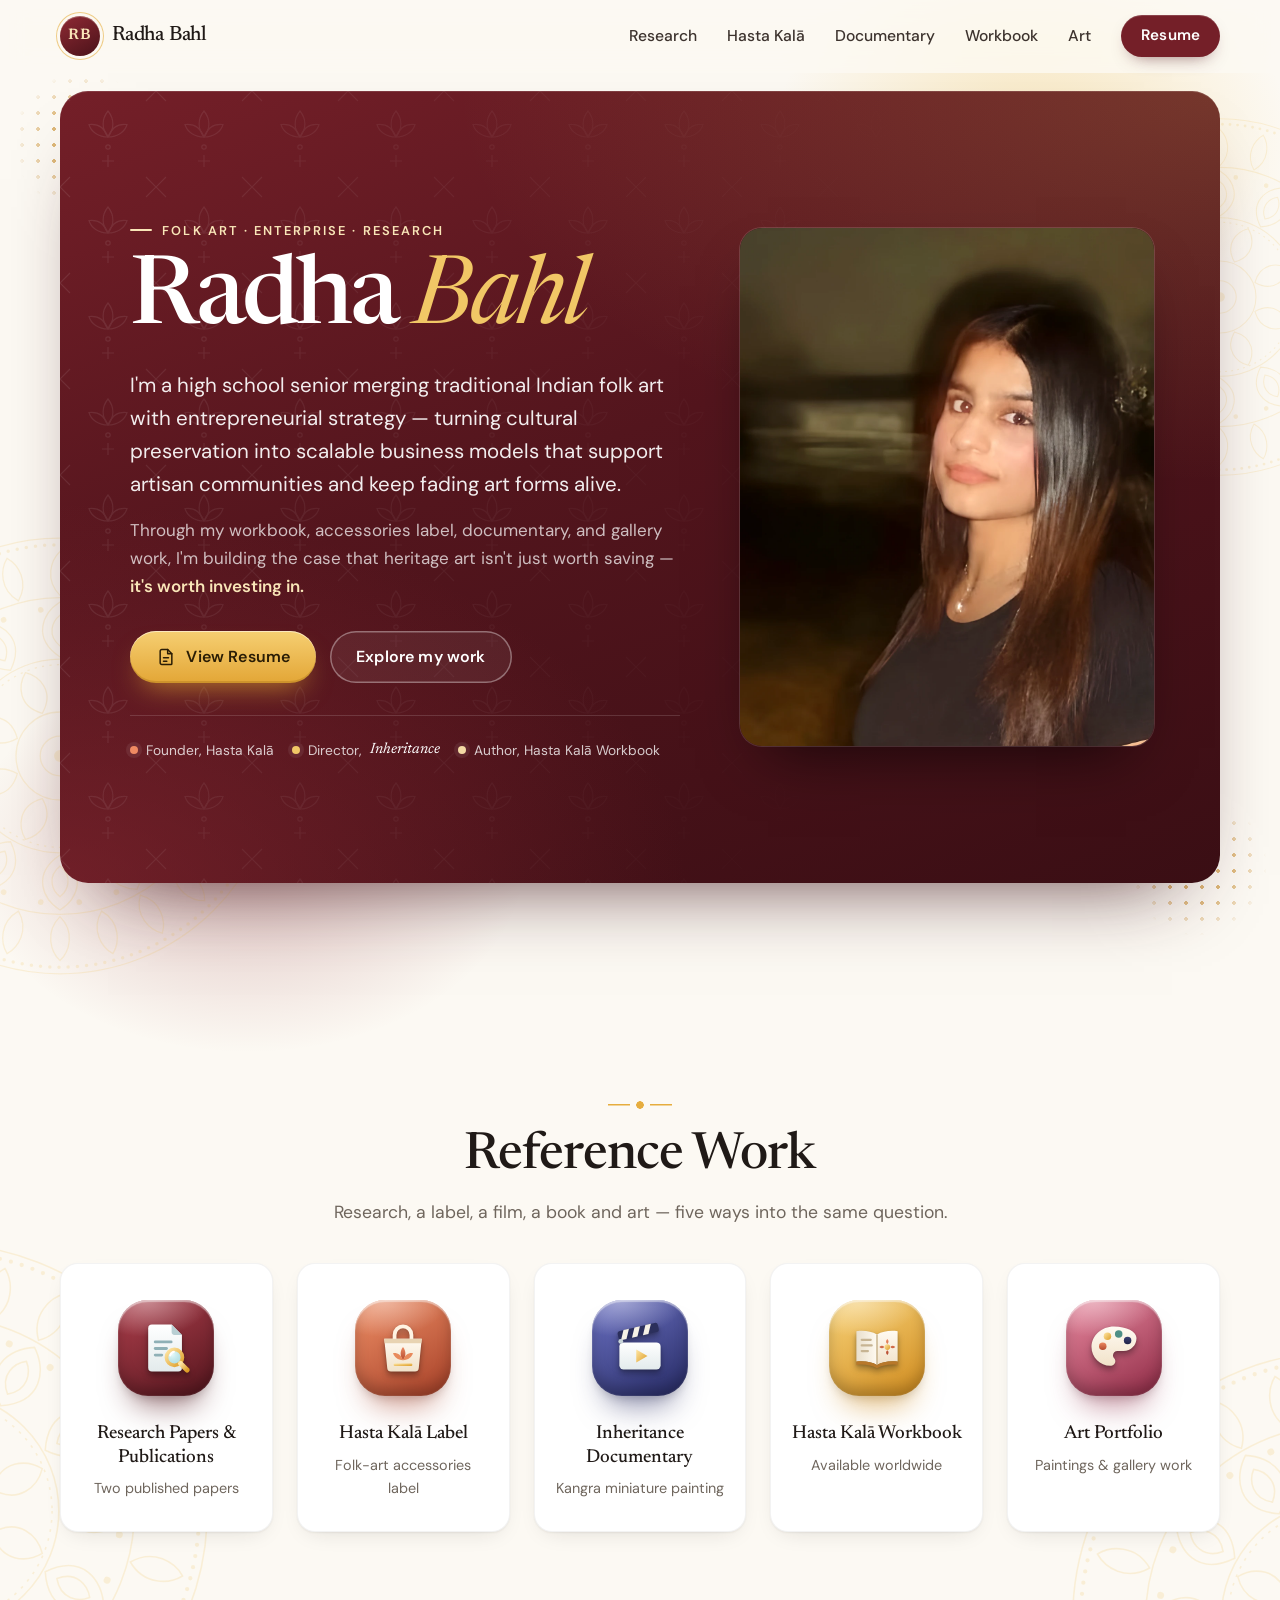
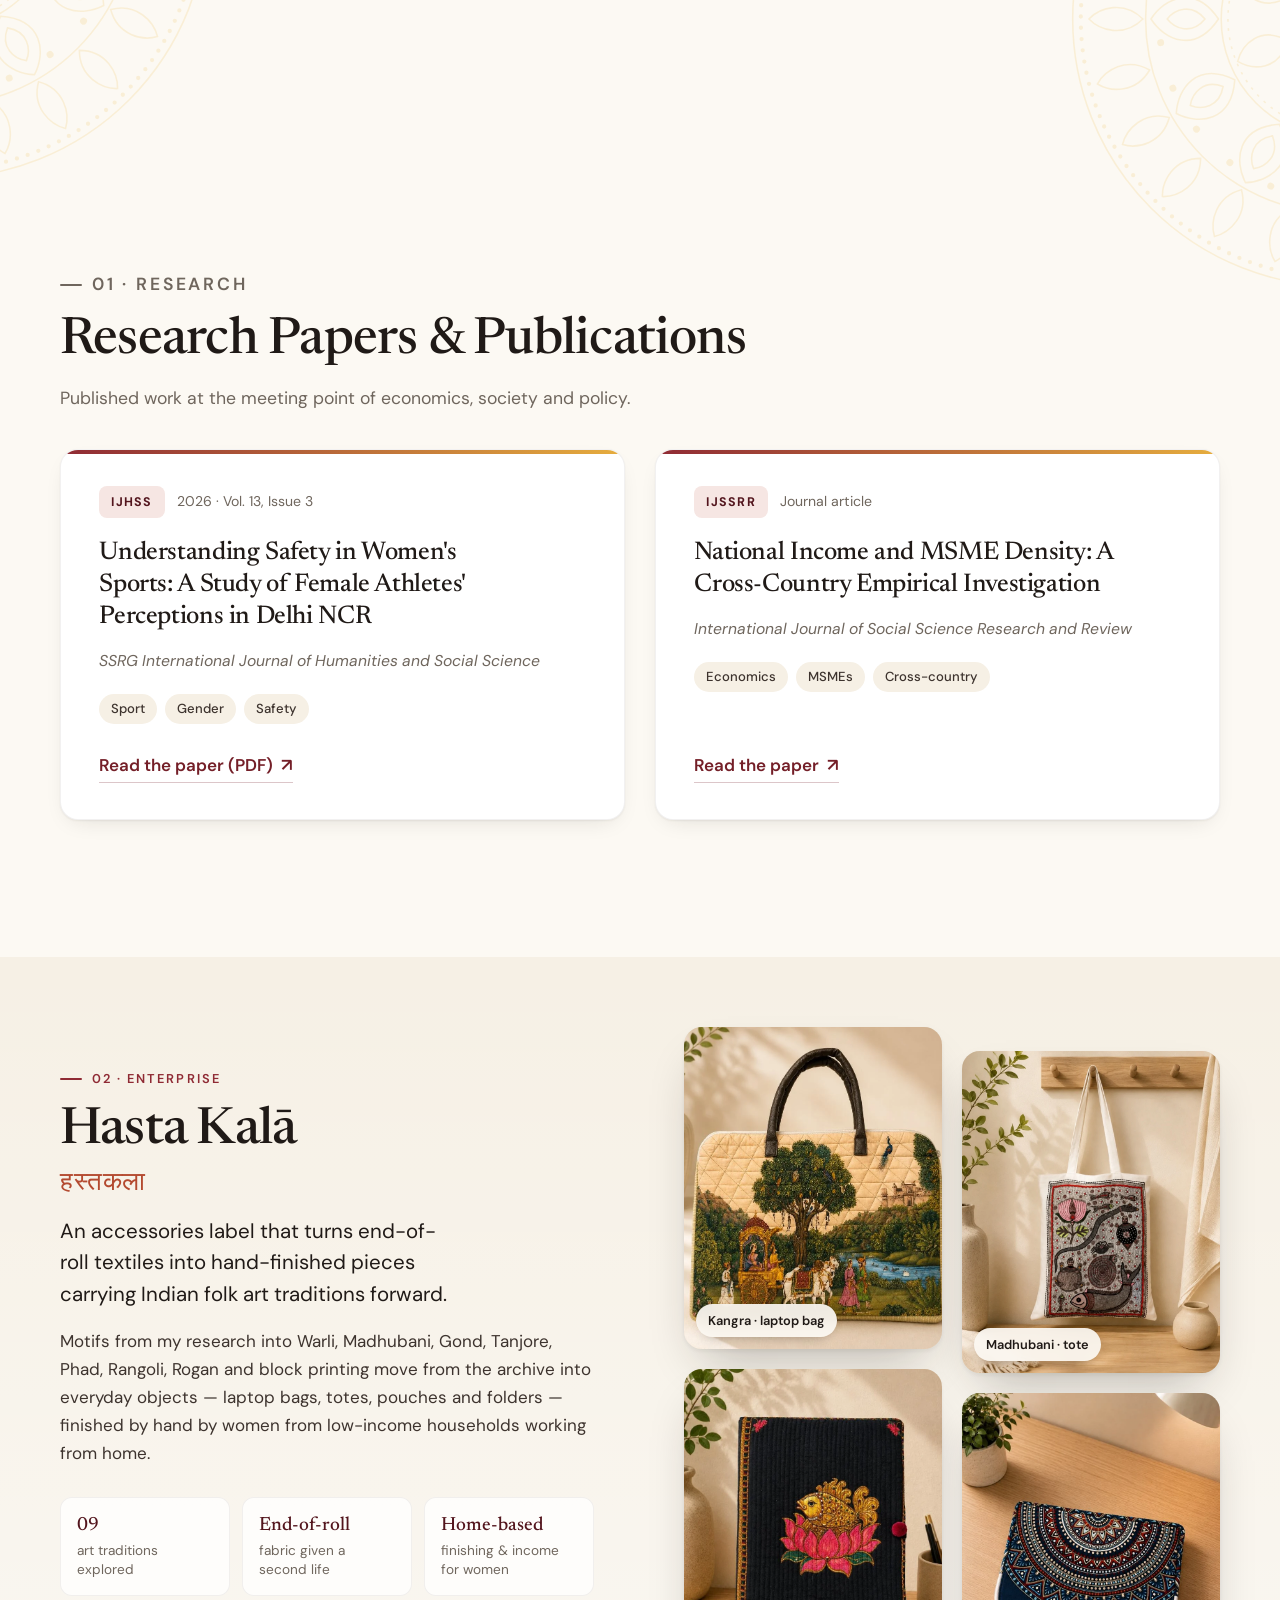
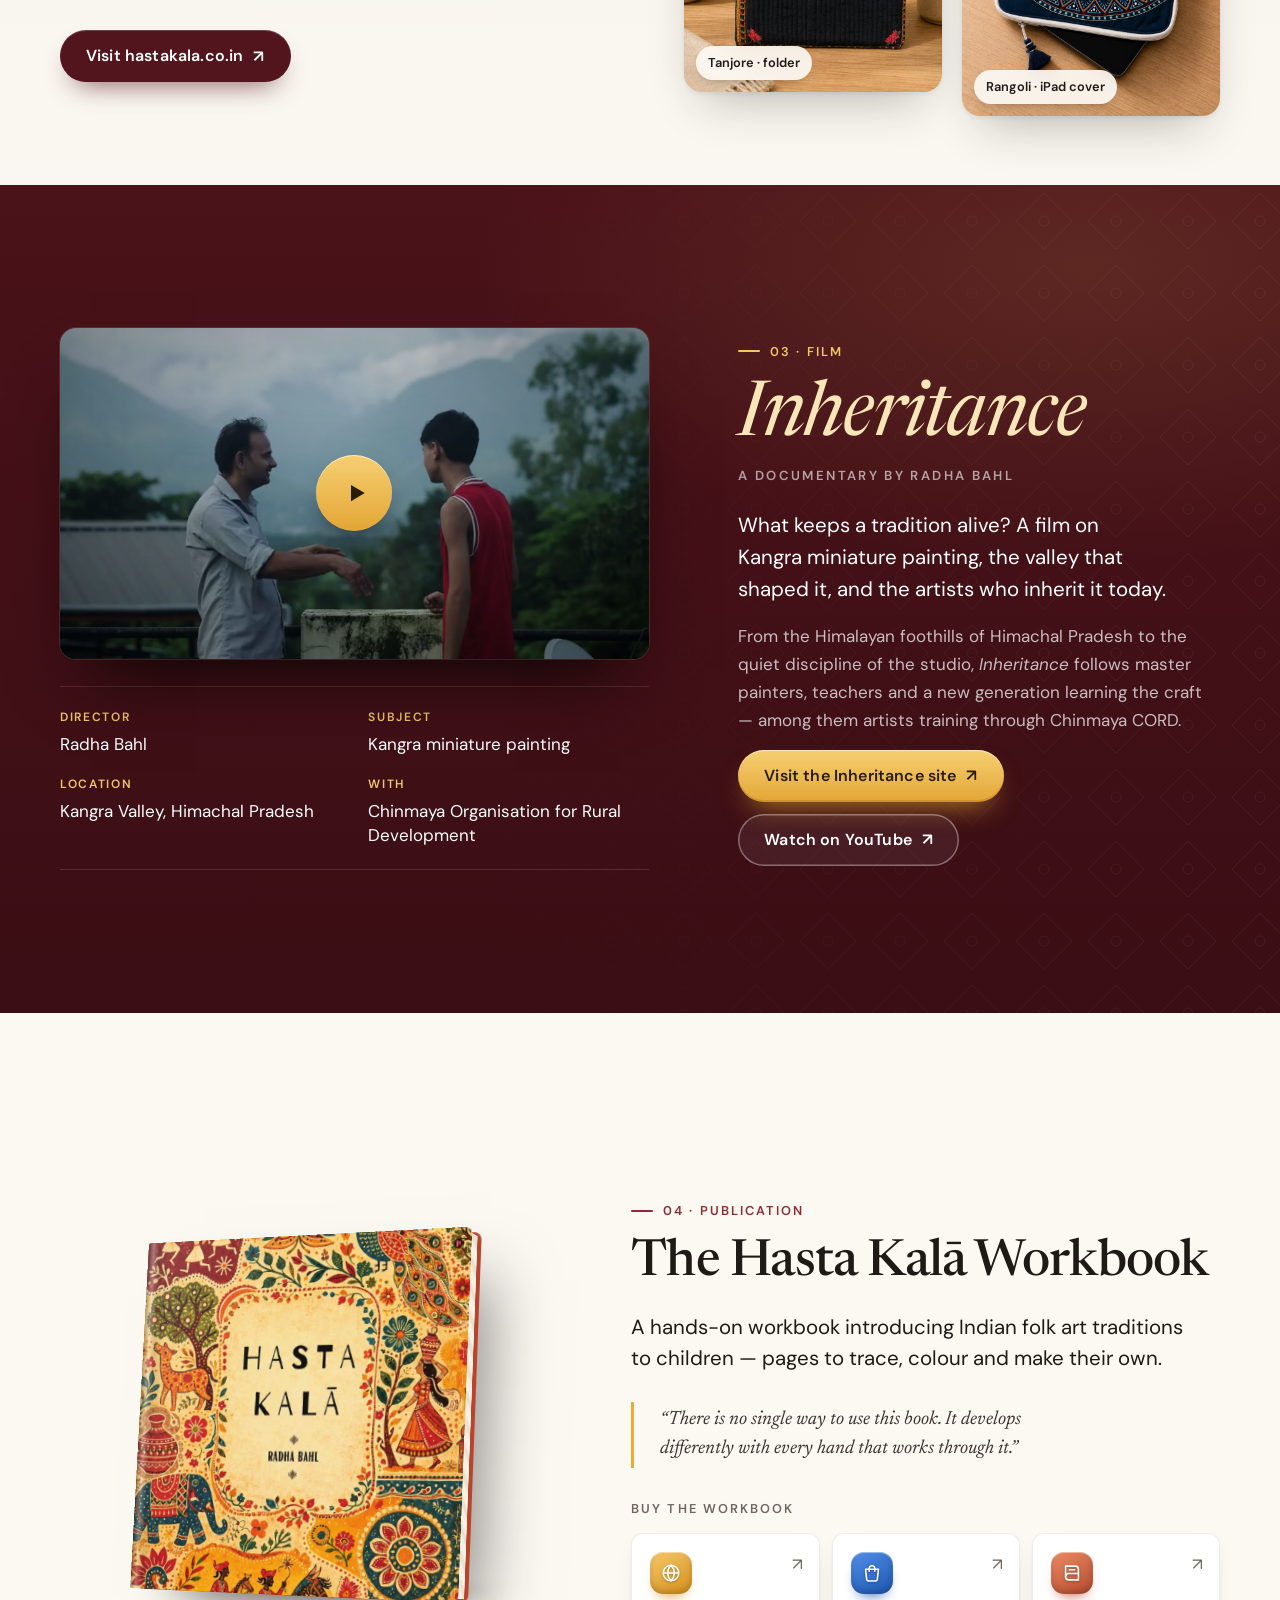
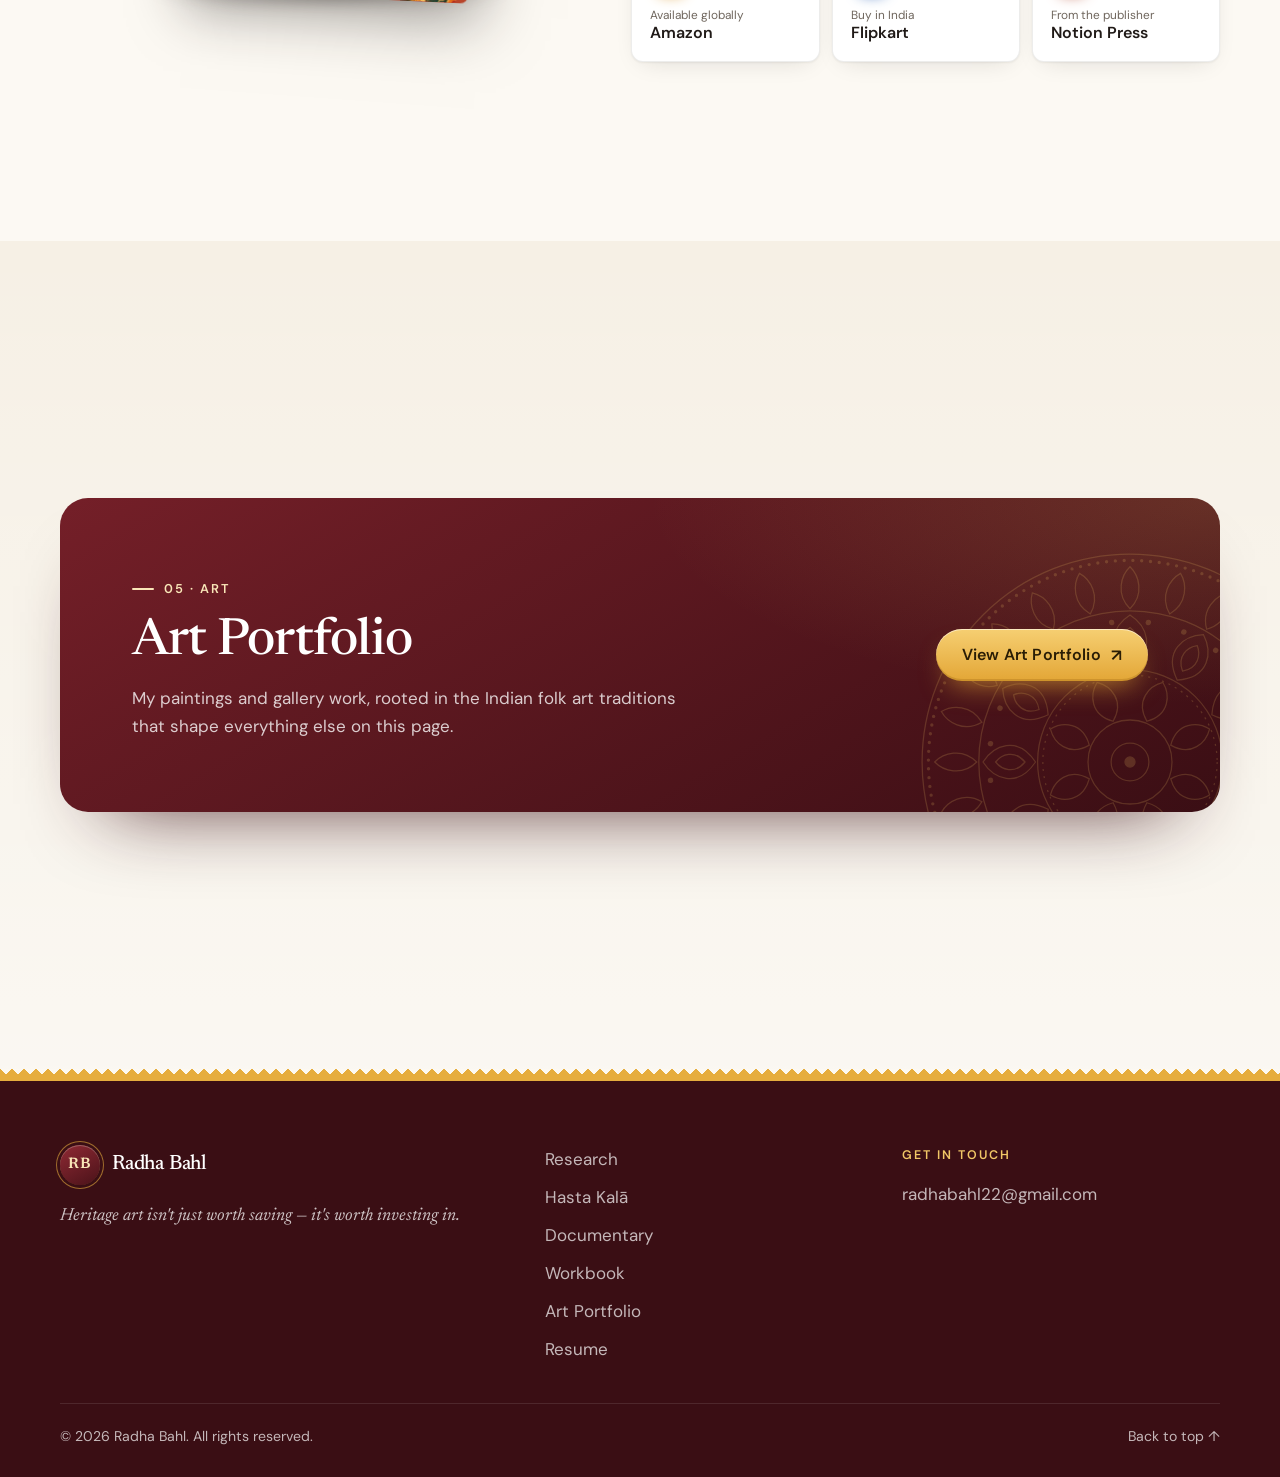
==== commit fe0c9420: "yt added" ====
--- a/index.html
+++ b/index.html
@@ -9,7 +9,7 @@
       content="Radha Bahl is a high school senior merging traditional Indian folk art with entrepreneurial strategy — founder of the Hasta Kalā label, author of the Hasta Kalā workbook, director of the documentary Inheritance, and published researcher."
     />
     <meta name="author" content="Radha Bahl" />
-    <meta name="theme-color" content="#0d434a" />
+    <meta name="theme-color" content="#53151d" />
 
     <meta property="og:type" content="website" />
     <meta property="og:title" content="Radha Bahl — Folk Art, Enterprise &amp; Research" />
@@ -97,6 +97,7 @@
           <a href="#label">Hasta Kalā</a>
           <a href="#documentary">Documentary</a>
           <a href="#workbook">Workbook</a>
+          <a href="#art">Art</a>
           <a class="btn btn--sm btn--ink" href="#" data-resume>Resume</a>
         </nav>
       </div>
@@ -118,14 +119,6 @@
 
           <div class="hero__panel">
             <div class="hero__pattern" aria-hidden="true"></div>
-            <div class="hero__sparkles" aria-hidden="true">
-              <span class="sparkle sparkle--1"></span>
-              <span class="sparkle sparkle--2"></span>
-              <span class="sparkle sparkle--3"></span>
-              <span class="sparkle sparkle--4"></span>
-              <span class="sparkle sparkle--5"></span>
-              <span class="sparkle sparkle--6"></span>
-            </div>
 
             <div class="hero__content">
               <p class="eyebrow eyebrow--light">Folk art · Enterprise · Research</p>
@@ -176,7 +169,7 @@
                 <img
                   src="assets/img/radha-bahl.webp"
                   width="1200"
-                  height="1600"
+                  height="1500"
                   alt="Portrait of Radha Bahl"
                   fetchpriority="high"
                 />
@@ -197,7 +190,7 @@
           <header class="section-head section-head--center reveal">
             <span class="ornament" aria-hidden="true"></span>
             <h2>Reference Work</h2>
-            <p>Research, a label, a film and a book — four ways into the same question.</p>
+            <p>Research, a label, a film, a book and art — five ways into the same question.</p>
           </header>
 
           <ul class="tiles" role="list">
@@ -284,7 +277,26 @@
                   </svg>
                 </span>
                 <span class="tile__title">Hasta Kalā Workbook</span>
-                <span class="tile__meta">Amazon · Flipkart · Notion Press</span>
+                <span class="tile__meta">Available worldwide</span>
+              </a>
+            </li>
+
+            <li class="reveal">
+              <a class="tile" href="#art">
+                <span class="icon3d icon3d--rose" aria-hidden="true">
+                  <svg viewBox="0 0 64 64">
+                    <path
+                      d="M32 9C18.7 9 8 18.6 8 31c0 11.2 9.2 20 20 20 3.2 0 5.4-2.1 5.4-4.8 0-1.3-.5-2.4-1.3-3.2-.8-.9-1.2-1.9-1.2-3.1 0-2.6 2.1-4.8 4.8-4.8H42c8.4 0 14-6.3 14-13.8C56 14.4 45.3 9 32 9z"
+                      fill="url(#g-paper-warm)"
+                    />
+                    <circle cx="20" cy="30" r="4" fill="url(#g-terra)" />
+                    <circle cx="25" cy="19.5" r="4" fill="url(#g-gold)" />
+                    <circle cx="37" cy="17" r="4" fill="#4f8f86" />
+                    <circle cx="46.5" cy="24" r="4" fill="url(#g-ink)" />
+                  </svg>
+                </span>
+                <span class="tile__title">Art Portfolio</span>
+                <span class="tile__meta">Paintings &amp; gallery work</span>
               </a>
             </li>
           </ul>
@@ -343,7 +355,7 @@
               </ul>
               <a
                 class="link-arrow"
-                href="https://www.ijssrr.com/journal/article/view/3447"
+                href="https://www.ijssrr.com/journal/en/article/view/3447/2361"
                 target="_blank"
                 rel="noopener noreferrer"
                 >Read the paper<span aria-hidden="true">↗</span></a
@@ -432,15 +444,34 @@
       <section class="section section--dark" id="documentary">
         <div class="film-pattern" aria-hidden="true"></div>
         <div class="container split split--film">
-          <figure class="poster reveal">
-            <img
-              src="assets/img/inheritance-poster.webp"
-              width="900"
-              height="1273"
-              alt="Poster for Inheritance, directed by Radha Bahl, showing a magnifying glass over a Kangra miniature of Vishnu and Lakshmi"
-              loading="lazy"
-            />
-          </figure>
+          <div class="film-media reveal">
+            <div class="film-video">
+              <!-- Loads the YouTube player on click (see assets/js/main.js) -->
+              <button
+                class="film-video__play"
+                type="button"
+                data-video="C3F-KIzLZxg"
+                aria-label="Play Inheritance, a documentary by Radha Bahl"
+              >
+                <img
+                  src="assets/img/inheritance-thumb.webp"
+                  width="1280"
+                  height="720"
+                  alt=""
+                  loading="lazy"
+                />
+                <span class="film-video__icon" aria-hidden="true">
+                  <svg viewBox="0 0 24 24"><path d="M8 5.5v13l11-6.5z" fill="currentColor" /></svg>
+                </span>
+              </button>
+            </div>
+            <dl class="film-meta">
+              <div><dt>Director</dt><dd>Radha Bahl</dd></div>
+              <div><dt>Subject</dt><dd>Kangra miniature painting</dd></div>
+              <div><dt>Location</dt><dd>Kangra Valley, Himachal Pradesh</dd></div>
+              <div><dt>With</dt><dd>Chinmaya Organisation for Rural Development</dd></div>
+            </dl>
+          </div>
 
           <div class="split__text reveal">
             <p class="eyebrow eyebrow--gold">03 · Film</p>
@@ -455,23 +486,22 @@
               studio, <em>Inheritance</em> follows master painters, teachers and a new generation
               learning the craft — among them artists training through Chinmaya CORD.
             </p>
-            <dl class="film-meta">
-              <div><dt>Director</dt><dd>Radha Bahl</dd></div>
-              <div><dt>Subject</dt><dd>Kangra miniature painting</dd></div>
-              <div><dt>Location</dt><dd>Kangra Valley, Himachal Pradesh</dd></div>
-              <div><dt>With</dt><dd>Chinmaya Organisation for Rural Development</dd></div>
-            </dl>
-            <a
-              class="btn btn--gold"
-              href="https://www.hastakala.co.in/film"
-              target="_blank"
-              rel="noopener noreferrer"
-            >
-              <svg class="btn__icon" viewBox="0 0 24 24" aria-hidden="true">
-                <path d="M8 5.5v13l11-6.5z" fill="currentColor" />
-              </svg>
-              Watch the documentary
-            </a>
+            <div class="film-actions">
+              <a
+                class="btn btn--gold"
+                href="https://www.hastakala.co.in/film"
+                target="_blank"
+                rel="noopener noreferrer"
+                >Visit the Inheritance site<span aria-hidden="true">↗</span></a
+              >
+              <a
+                class="btn btn--ghost-light"
+                href="https://youtu.be/C3F-KIzLZxg"
+                target="_blank"
+                rel="noopener noreferrer"
+                >Watch on YouTube<span aria-hidden="true">↗</span></a
+              >
+            </div>
           </div>
         </div>
       </section>
@@ -585,6 +615,26 @@
           </div>
         </div>
       </section>
+
+      <!-- ============ 05 ART PORTFOLIO ============ -->
+      <section class="section section--tint" id="art">
+        <div class="container">
+          <div class="art-card reveal">
+            <div class="art-card__text">
+              <p class="eyebrow eyebrow--light">05 · Art</p>
+              <h2>Art Portfolio</h2>
+              <p>
+                My paintings and gallery work, rooted in the Indian folk art traditions that shape
+                everything else on this page.
+              </p>
+            </div>
+            <!-- The link is set in assets/js/main.js (ART_PORTFOLIO_URL) -->
+            <a class="btn btn--gold" href="#" data-art-portfolio
+              >View Art Portfolio<span aria-hidden="true">↗</span></a
+            >
+          </div>
+        </div>
+      </section>
     </main>
 
     <!-- ============ FOOTER ============ -->
@@ -604,6 +654,7 @@
           <a href="#label">Hasta Kalā</a>
           <a href="#documentary">Documentary</a>
           <a href="#workbook">Workbook</a>
+          <a href="#art">Art Portfolio</a>
           <a href="#" data-resume>Resume</a>
         </nav>
 
--- a/assets/css/styles.css
+++ b/assets/css/styles.css
@@ -3,12 +3,12 @@
    ========================================================================== */
 
 :root {
-  --teal-950: #082d33;
-  --teal-900: #0b3a41;
-  --teal-800: #0d434a;
-  --teal-700: #135a63;
-  --teal-600: #1b7580;
-  --teal-100: #e3efee;
+  --teal-950: #3a0e14;
+  --teal-900: #4a1219;
+  --teal-800: #53151d;
+  --teal-700: #741f28;
+  --teal-600: #8f2a34;
+  --teal-100: #f6e6e3;
 
   --gold-500: #e6ad3e;
   --gold-400: #f1c766;
@@ -21,10 +21,10 @@
   --cream-100: #f6f0e5;
   --cream-200: #ece3d3;
 
-  --ink-900: #172427;
-  --ink-700: #33454a;
-  --ink-500: #5d6d71;
-  --line: rgba(23, 36, 39, 0.1);
+  --ink-900: #201a17;
+  --ink-700: #3d332e;
+  --ink-500: #6f665d;
+  --line: rgba(32, 26, 23, 0.1);
 
   --font-display: 'Newsreader', Georgia, 'Times New Roman', serif;
   --font-body: 'DM Sans', system-ui, -apple-system, 'Segoe UI', sans-serif;
@@ -33,8 +33,8 @@
   --radius-md: 18px;
   --radius-sm: 12px;
 
-  --shadow-soft: 0 1px 2px rgba(23, 36, 39, 0.06), 0 8px 24px -12px rgba(23, 36, 39, 0.18);
-  --shadow-lift: 0 2px 4px rgba(23, 36, 39, 0.06), 0 24px 48px -20px rgba(23, 36, 39, 0.32);
+  --shadow-soft: 0 1px 2px rgba(32, 26, 23, 0.06), 0 8px 24px -12px rgba(32, 26, 23, 0.18);
+  --shadow-lift: 0 2px 4px rgba(32, 26, 23, 0.06), 0 24px 48px -20px rgba(32, 26, 23, 0.32);
 
   --container: 1160px;
   --gutter: clamp(16px, 4vw, 32px);
@@ -256,7 +256,14 @@
 }
 
 .btn--ink {
-  box-shadow: 0 8px 18px -10px rgba(23, 36, 39, 0.6);
+  --btn-bg: var(--teal-700);
+  box-shadow:
+    inset 0 1px 0 rgba(255, 255, 255, 0.16),
+    0 8px 18px -10px rgba(83, 21, 29, 0.7);
+}
+
+.btn--ink:hover {
+  --btn-bg: var(--teal-800);
 }
 
 .btn--gold {
@@ -280,7 +287,7 @@
   --btn-bg: var(--teal-800);
   box-shadow:
     inset 0 1px 0 rgba(255, 255, 255, 0.18),
-    0 14px 28px -14px rgba(13, 67, 74, 0.8);
+    0 14px 28px -14px rgba(83, 21, 29, 0.8);
 }
 
 .btn--teal:hover {
@@ -303,7 +310,7 @@
   font-weight: 600;
   color: var(--teal-700);
   text-decoration: none;
-  border-bottom: 1.5px solid rgba(19, 90, 99, 0.25);
+  border-bottom: 1.5px solid rgba(116, 31, 40, 0.25);
   padding-bottom: 2px;
   transition:
     color 0.2s,
@@ -339,7 +346,7 @@
 
 .site-header.is-scrolled {
   border-color: var(--line);
-  box-shadow: 0 10px 30px -24px rgba(23, 36, 39, 0.5);
+  box-shadow: 0 10px 30px -24px rgba(32, 26, 23, 0.5);
 }
 
 .nav {
@@ -473,14 +480,14 @@
   border-radius: var(--radius-lg);
   background:
     radial-gradient(120% 90% at 100% 0%, rgba(241, 199, 102, 0.18), transparent 55%),
-    radial-gradient(90% 80% at 0% 100%, rgba(27, 117, 128, 0.55), transparent 60%),
+    radial-gradient(90% 80% at 0% 100%, rgba(143, 42, 52, 0.55), transparent 60%),
     linear-gradient(160deg, var(--teal-700) 0%, var(--teal-800) 45%, var(--teal-950) 100%);
   color: #fff;
   z-index: 1;
   overflow: hidden;
   isolation: isolate;
   box-shadow:
-    0 40px 80px -48px rgba(8, 45, 51, 0.9),
+    0 40px 80px -48px rgba(58, 14, 20, 0.9),
     inset 0 1px 0 rgba(255, 255, 255, 0.12);
 }
 
@@ -541,30 +548,19 @@
 
 .portrait {
   position: relative;
-  aspect-ratio: 3 / 4;
-  border-radius: 999px 999px var(--radius-md) var(--radius-md);
+  aspect-ratio: 4 / 5;
+  border-radius: 22px;
   overflow: hidden;
   background: var(--teal-950);
   box-shadow:
-    0 0 0 6px rgba(255, 255, 255, 0.08),
-    0 34px 60px -24px rgba(0, 0, 0, 0.65),
-    0 12px 24px -12px rgba(0, 0, 0, 0.45);
+    0 0 0 1px rgba(255, 255, 255, 0.14),
+    0 30px 60px -28px rgba(0, 0, 0, 0.7);
 }
 
 .portrait img {
   width: 100%;
   height: 100%;
   object-fit: cover;
-}
-
-/* Thin gold arch offset behind the photo */
-.hero__portrait::before {
-  content: '';
-  position: absolute;
-  inset: -14px -14px 14px 14px;
-  z-index: -1;
-  border: 1.5px solid rgba(241, 199, 102, 0.55);
-  border-radius: 999px 999px var(--radius-md) var(--radius-md);
 }
 
 /* Roles line under the hero buttons */
@@ -609,7 +605,7 @@
 }
 
 .role-dot--teal {
-  background: #5cc6cc;
+  background: #f3d9a4;
 }
 
 /* ---------- Background details ---------- */
@@ -646,7 +642,7 @@
   left: -60px;
   width: 560px;
   height: 400px;
-  background: radial-gradient(closest-side, rgba(27, 117, 128, 0.26), transparent);
+  background: radial-gradient(closest-side, rgba(143, 42, 52, 0.26), transparent);
 }
 
 .dot-grid {
@@ -666,82 +662,6 @@
 .dot-grid--br {
   bottom: -52px;
   right: calc(var(--gutter) - 46px);
-}
-
-/* Twinkling four-point stars inside the banner */
-.hero__sparkles {
-  position: absolute;
-  inset: 0;
-  z-index: -1;
-  pointer-events: none;
-}
-
-.sparkle {
-  position: absolute;
-  width: 14px;
-  height: 14px;
-  background: linear-gradient(135deg, #fff6d8, var(--gold-400));
-  clip-path: polygon(50% 0, 61% 39%, 100% 50%, 61% 61%, 50% 100%, 39% 61%, 0 50%, 39% 39%);
-  opacity: 0.55;
-  animation: twinkle 5s ease-in-out infinite;
-}
-
-.sparkle--1 {
-  top: 11%;
-  left: 47%;
-}
-
-.sparkle--2 {
-  top: 8%;
-  left: 6%;
-  width: 10px;
-  height: 10px;
-  animation-delay: 1.2s;
-}
-
-.sparkle--3 {
-  bottom: 9%;
-  left: 44%;
-  width: 12px;
-  height: 12px;
-  animation-delay: 2.4s;
-}
-
-.sparkle--4 {
-  top: 16%;
-  right: 5%;
-  width: 18px;
-  height: 18px;
-  animation-delay: 0.6s;
-}
-
-.sparkle--5 {
-  bottom: 18%;
-  right: 4%;
-  width: 10px;
-  height: 10px;
-  animation-delay: 3.1s;
-}
-
-.sparkle--6 {
-  bottom: 6%;
-  left: 9%;
-  width: 9px;
-  height: 9px;
-  animation-delay: 1.8s;
-}
-
-@keyframes twinkle {
-  0%,
-  100% {
-    opacity: 0.15;
-    transform: scale(0.6) rotate(0deg);
-  }
-
-  50% {
-    opacity: 0.95;
-    transform: scale(1) rotate(45deg);
-  }
 }
 
 /* Mandalas tucked behind the banner, peeking out past its left and right edges */
@@ -846,8 +766,8 @@
 
 .tiles {
   display: grid;
-  grid-template-columns: repeat(4, minmax(0, 1fr));
-  gap: clamp(16px, 2.4vw, 28px);
+  grid-template-columns: repeat(5, minmax(0, 1fr));
+  gap: clamp(14px, 2vw, 24px);
 }
 
 .tile {
@@ -861,7 +781,7 @@
   text-align: center;
   text-decoration: none;
   box-shadow: var(--shadow-soft);
-  border: 1px solid rgba(23, 36, 39, 0.05);
+  border: 1px solid rgba(32, 26, 23, 0.05);
   transition:
     transform 0.35s cubic-bezier(0.2, 0.7, 0.2, 1),
     box-shadow 0.35s ease;
@@ -892,7 +812,7 @@
 .icon3d {
   --c1: #2a9aa3;
   --c2: #0d4a52;
-  --glow: rgba(13, 74, 82, 0.55);
+  --glow: rgba(83, 21, 29, 0.55);
   position: relative;
   display: grid;
   place-items: center;
@@ -926,9 +846,9 @@
 }
 
 .icon3d--teal {
-  --c1: #33a7ae;
-  --c2: #0c4850;
-  --glow: rgba(12, 72, 80, 0.6);
+  --c1: #b0404d;
+  --c2: #53151d;
+  --glow: rgba(83, 21, 29, 0.6);
 }
 
 .icon3d--terra {
@@ -1010,7 +930,7 @@
   padding: clamp(28px, 3.4vw, 40px);
   border-radius: var(--radius-md);
   background: #fff;
-  border: 1px solid rgba(23, 36, 39, 0.06);
+  border: 1px solid rgba(32, 26, 23, 0.06);
   box-shadow: var(--shadow-soft);
   overflow: hidden;
   transition:
@@ -1113,7 +1033,7 @@
   padding: 16px;
   border-radius: var(--radius-sm);
   background: rgba(255, 255, 255, 0.75);
-  border: 1px solid rgba(23, 36, 39, 0.06);
+  border: 1px solid rgba(32, 26, 23, 0.06);
 }
 
 .facts strong {
@@ -1191,37 +1111,6 @@
   grid-template-columns: minmax(0, 0.8fr) minmax(0, 1.2fr);
 }
 
-.poster {
-  position: relative;
-  margin: 0;
-  justify-self: center;
-  width: min(100%, 400px);
-}
-
-.poster img {
-  width: 100%;
-  border-radius: 14px;
-  box-shadow:
-    0 0 0 1px rgba(255, 255, 255, 0.08),
-    0 40px 70px -28px rgba(0, 0, 0, 0.85),
-    0 16px 30px -18px rgba(0, 0, 0, 0.7);
-  transform: rotate(-2deg);
-  transition: transform 0.6s cubic-bezier(0.2, 0.7, 0.2, 1);
-}
-
-.poster:hover img {
-  transform: rotate(0deg) translateY(-6px);
-}
-
-.poster::before {
-  content: '';
-  position: absolute;
-  inset: 18px -18px -18px 18px;
-  border: 1.5px solid rgba(241, 199, 102, 0.45);
-  border-radius: 16px;
-  transform: rotate(2deg);
-}
-
 .film-title {
   margin-bottom: 6px !important;
   font-size: clamp(3rem, 6.5vw, 4.75rem);
@@ -1260,6 +1149,148 @@
   margin: 0;
   color: #fff;
   line-height: 1.45;
+}
+
+.split--film {
+  grid-template-columns: minmax(0, 1.1fr) minmax(0, 0.9fr);
+}
+
+.film-media .film-meta {
+  margin-bottom: 0;
+}
+
+.film-video {
+  position: relative;
+  aspect-ratio: 16 / 9;
+  border-radius: 16px;
+  overflow: hidden;
+  background: #000;
+  box-shadow:
+    0 0 0 1px rgba(255, 255, 255, 0.1),
+    0 40px 70px -30px rgba(0, 0, 0, 0.85);
+}
+
+.film-video iframe,
+.film-video__play {
+  position: absolute;
+  inset: 0;
+  width: 100%;
+  height: 100%;
+  border: 0;
+}
+
+.film-video__play {
+  display: grid;
+  place-items: center;
+  padding: 0;
+  background: #000;
+  cursor: pointer;
+}
+
+.film-video__play img {
+  position: absolute;
+  inset: 0;
+  width: 100%;
+  height: 100%;
+  object-fit: cover;
+  transition:
+    transform 0.6s cubic-bezier(0.2, 0.7, 0.2, 1),
+    filter 0.4s ease;
+}
+
+.film-video__play::after {
+  content: '';
+  position: absolute;
+  inset: 0;
+  background: radial-gradient(circle at center, rgba(0, 0, 0, 0.05), rgba(0, 0, 0, 0.35));
+}
+
+.film-video__icon {
+  position: relative;
+  z-index: 1;
+  display: grid;
+  place-items: center;
+  width: 76px;
+  height: 76px;
+  border-radius: 50%;
+  background: linear-gradient(180deg, #f6cf72 0%, #e3a636 100%);
+  color: #2a1d05;
+  box-shadow:
+    inset 0 1px 0 rgba(255, 255, 255, 0.55),
+    0 16px 30px -10px rgba(0, 0, 0, 0.6);
+  transition: transform 0.3s ease;
+}
+
+.film-video__icon svg {
+  width: 30px;
+  height: 30px;
+  margin-left: 4px;
+}
+
+.film-video__play:hover img {
+  transform: scale(1.03);
+  filter: brightness(1.05);
+}
+
+.film-video__play:hover .film-video__icon {
+  transform: scale(1.08);
+}
+
+.film-actions {
+  display: flex;
+  flex-wrap: wrap;
+  gap: 12px;
+}
+
+/* ---------- Art portfolio ---------- */
+
+.art-card {
+  position: relative;
+  display: flex;
+  flex-wrap: wrap;
+  align-items: center;
+  justify-content: space-between;
+  gap: 28px 48px;
+  padding: clamp(36px, 6vw, 72px);
+  border-radius: var(--radius-lg);
+  background:
+    radial-gradient(90% 120% at 100% 0%, rgba(241, 199, 102, 0.16), transparent 55%),
+    linear-gradient(150deg, var(--teal-700), var(--teal-950));
+  color: rgba(255, 255, 255, 0.78);
+  overflow: hidden;
+  isolation: isolate;
+  box-shadow: 0 40px 80px -48px rgba(58, 14, 20, 0.9);
+}
+
+.art-card::after {
+  content: '';
+  position: absolute;
+  z-index: -1;
+  right: -120px;
+  bottom: -160px;
+  width: 420px;
+  aspect-ratio: 1;
+  background: url('../img/mandala.svg') center / contain no-repeat;
+  opacity: 0.18;
+}
+
+.art-card__text {
+  max-width: 560px;
+}
+
+.art-card h2 {
+  margin-bottom: 14px;
+  color: #fff;
+}
+
+.art-card p:last-child {
+  margin: 0;
+}
+
+.icon3d--rose {
+  --c1: #e98aa0;
+  --c2: #8e2a45;
+  --glow: rgba(142, 42, 69, 0.55);
 }
 
 /* ---------- Workbook ---------- */
@@ -1329,7 +1360,7 @@
 .book__back {
   background: #b8452b;
   transform: translateZ(calc(var(--t) / -2));
-  box-shadow: 30px 30px 60px -20px rgba(23, 36, 39, 0.5);
+  box-shadow: 30px 30px 60px -20px rgba(32, 26, 23, 0.5);
 }
 
 .book__pages {
@@ -1351,7 +1382,7 @@
   bottom: 22px;
   height: 36px;
   border-radius: 50%;
-  background: radial-gradient(closest-side, rgba(23, 36, 39, 0.38), transparent);
+  background: radial-gradient(closest-side, rgba(32, 26, 23, 0.38), transparent);
   filter: blur(6px);
   z-index: -1;
 }
@@ -1389,7 +1420,7 @@
   padding: 18px;
   border-radius: var(--radius-sm);
   background: #fff;
-  border: 1px solid rgba(23, 36, 39, 0.08);
+  border: 1px solid rgba(32, 26, 23, 0.08);
   text-decoration: none;
   box-shadow: var(--shadow-soft);
   transition:
@@ -1669,7 +1700,6 @@
     transform: none;
   }
 
-  .sparkle,
   .decor-mandala,
   .work__mandala {
     animation: none !important;
@@ -1683,6 +1713,10 @@
 @media (max-width: 1024px) {
   .tiles {
     grid-template-columns: repeat(2, minmax(0, 1fr));
+  }
+
+  .tiles li:last-child {
+    grid-column: 1 / -1;
   }
 }
 
@@ -1706,7 +1740,7 @@
     padding: 8px var(--gutter) 24px;
     background: var(--cream-50);
     border-bottom: 1px solid var(--line);
-    box-shadow: 0 24px 40px -28px rgba(23, 36, 39, 0.5);
+    box-shadow: 0 24px 40px -28px rgba(32, 26, 23, 0.5);
     opacity: 0;
     visibility: hidden;
     transform: translateY(-8px);
@@ -1753,13 +1787,9 @@
     grid-template-columns: 1fr;
   }
 
-  .poster,
+  .film-media,
   .book {
     order: -1;
-  }
-
-  .poster {
-    width: min(78%, 340px);
   }
 
   .papers {
@@ -1967,13 +1997,9 @@
     transform: translateY(24px);
   }
 
-  /* Documentary: poster column is exactly as wide as the poster */
-  .split--film {
-    grid-template-columns: minmax(0, min(400px, 46vh)) minmax(0, 1fr);
-  }
-
-  .poster {
-    width: 100%;
+  /* Documentary: keep the video short enough to fit beside the text */
+  .film-video {
+    max-height: 62vh;
   }
 
   .film-by {
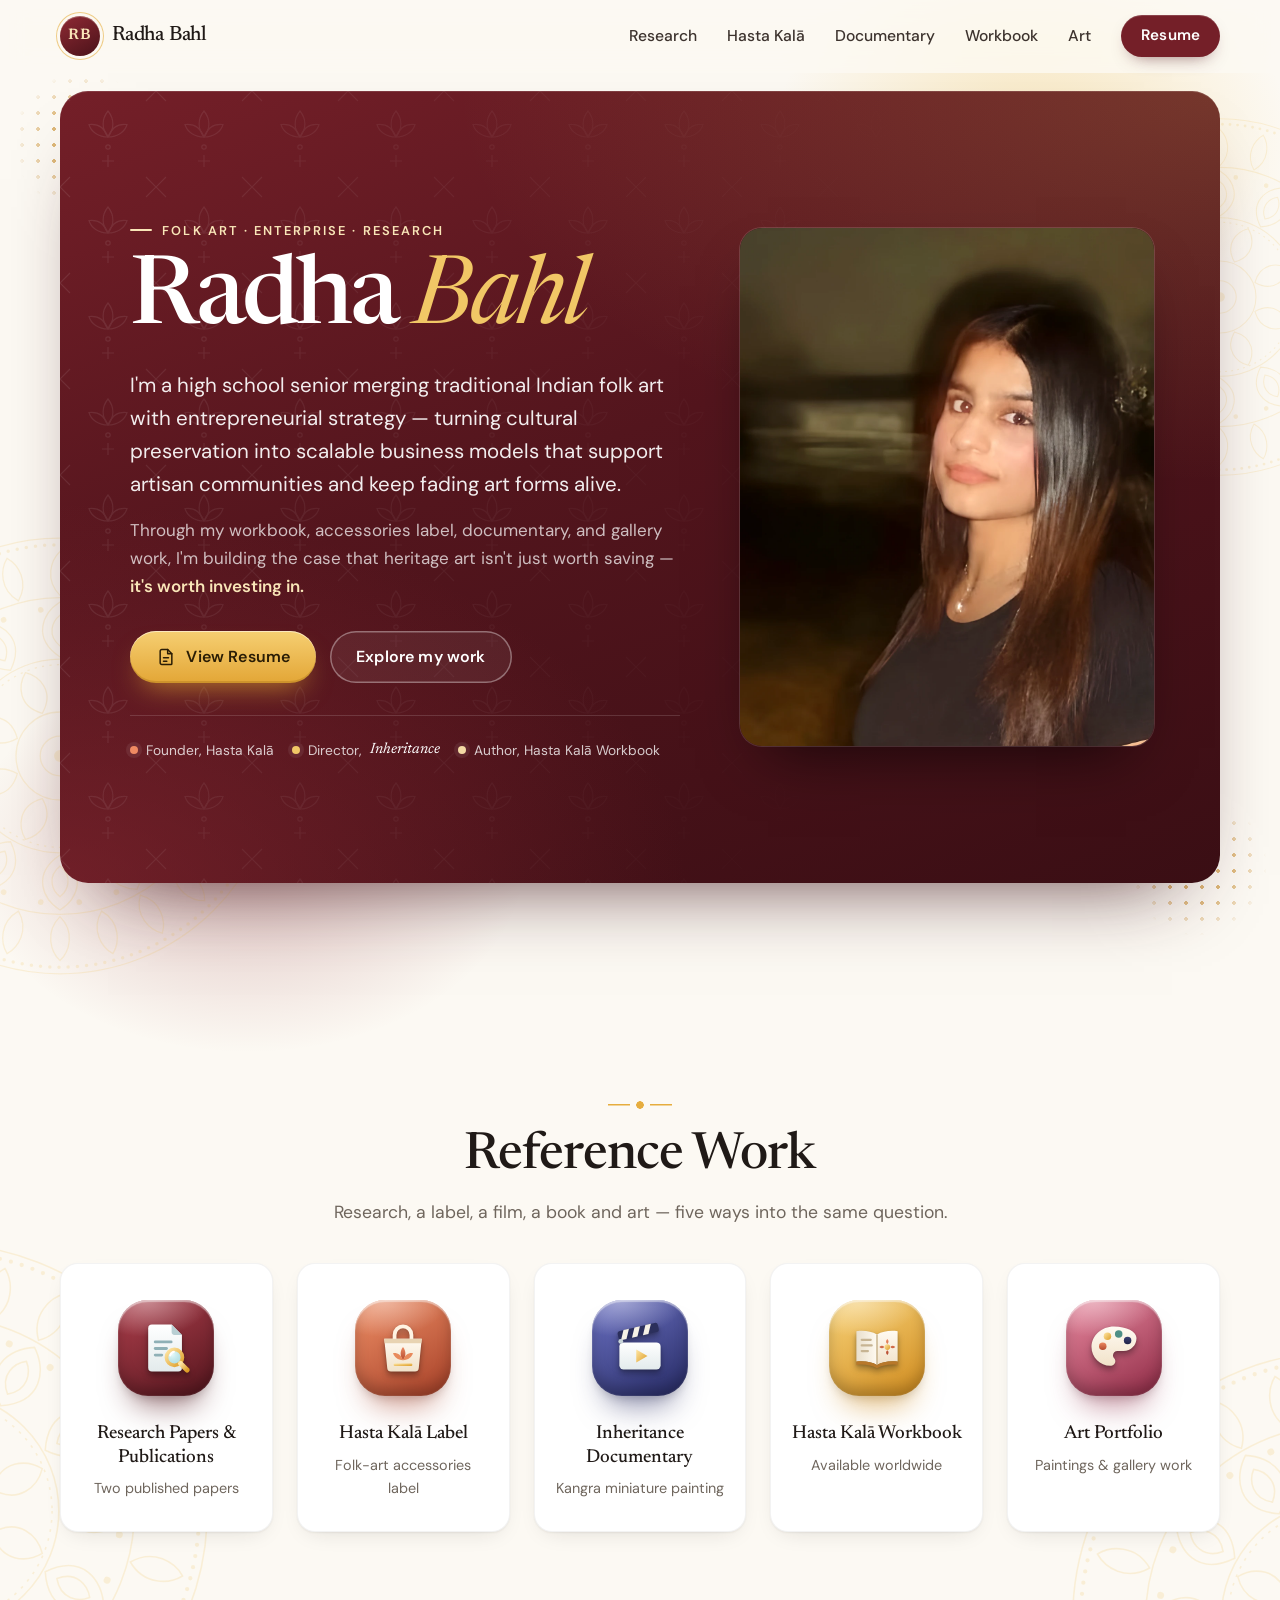
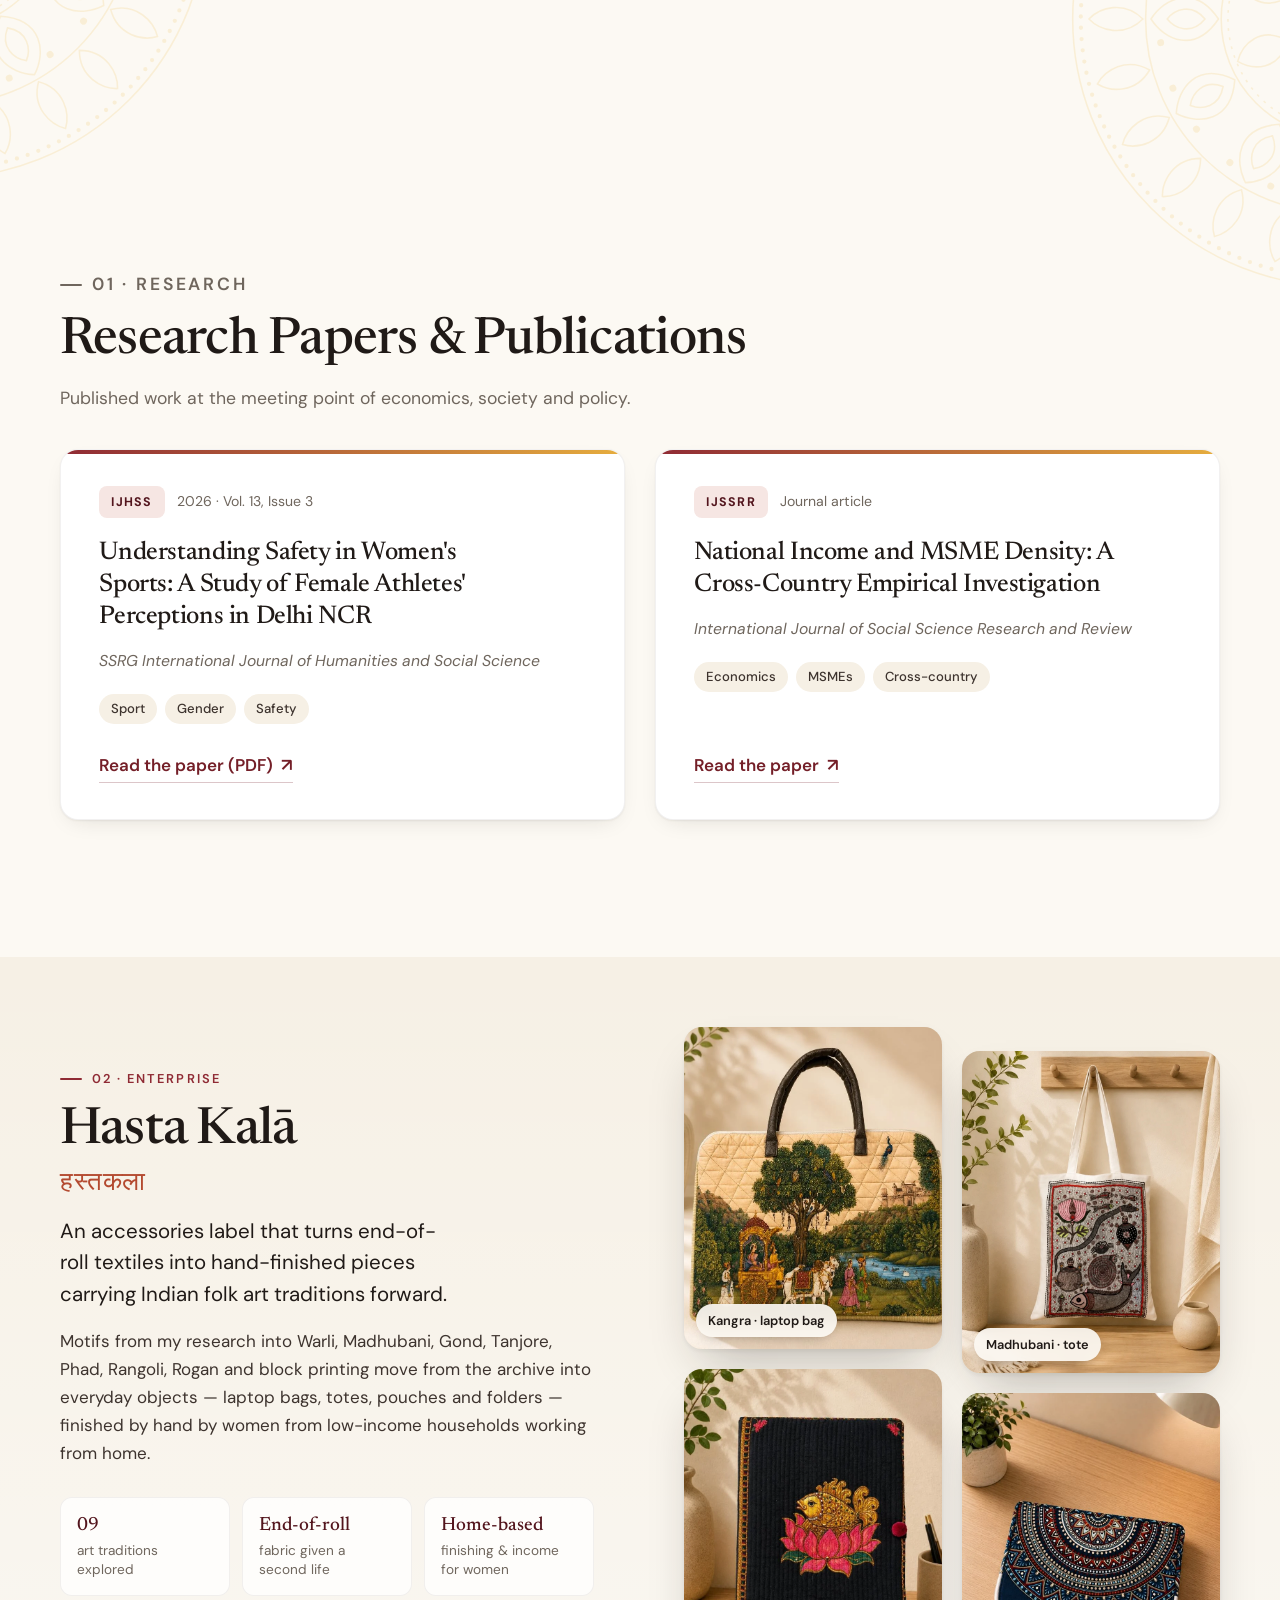
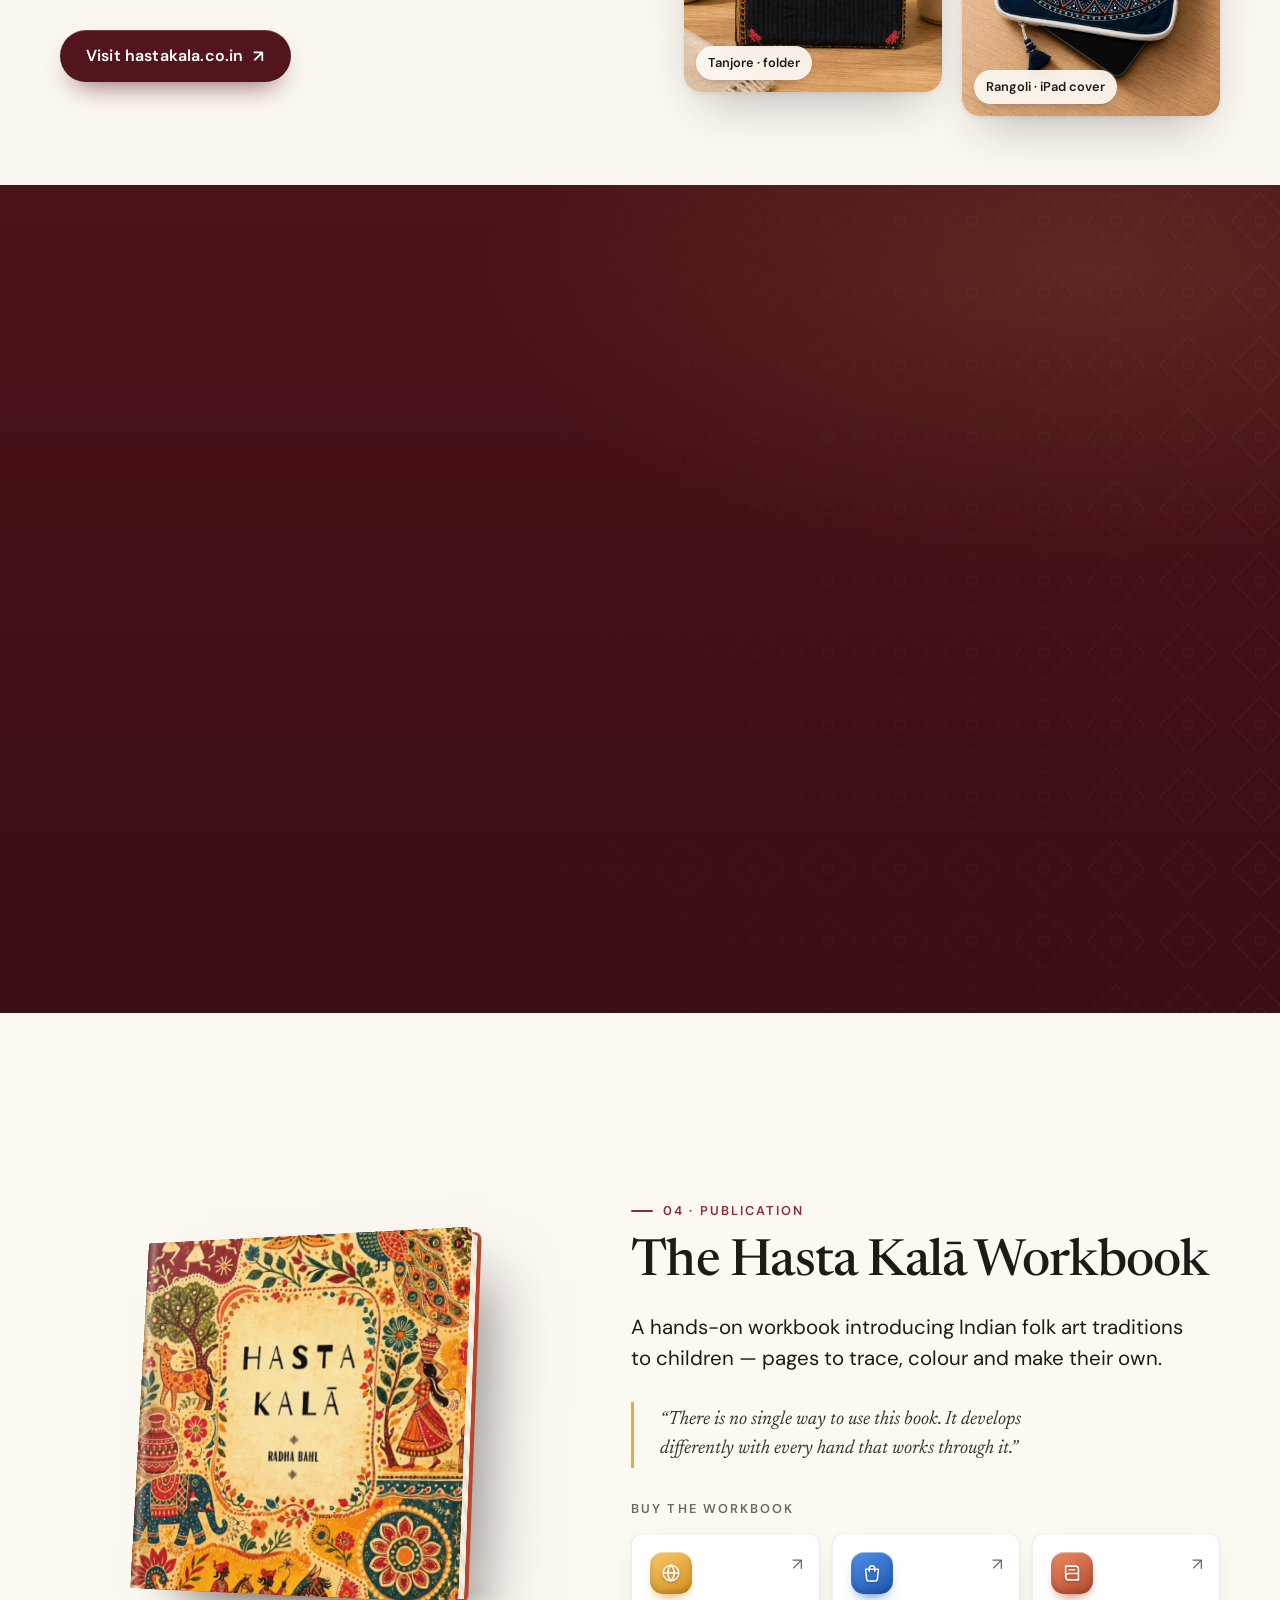
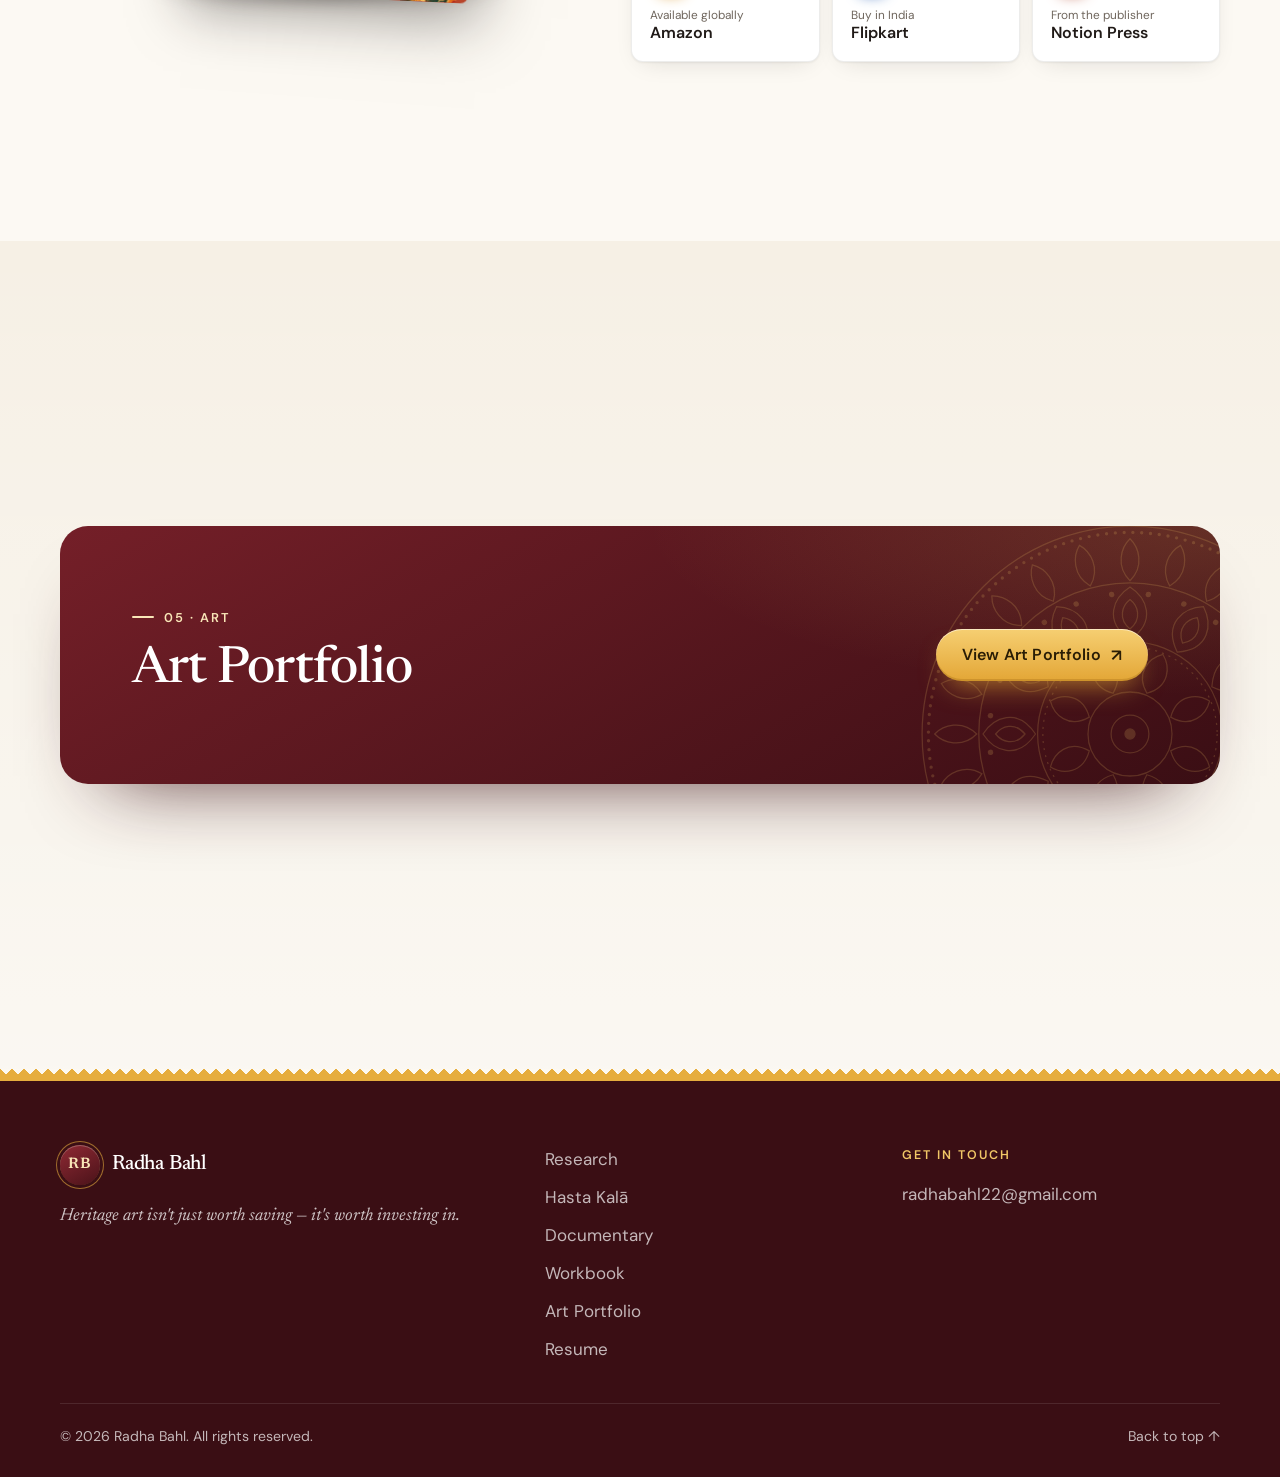
==== commit c637b70a: "Add resume PDF, block search indexing, remove phone number Co-Authored-By: Claude Opus 5.5 <noreply@" ====
--- a/index.html
+++ b/index.html
@@ -3,6 +3,7 @@
   <head>
     <meta charset="utf-8" />
     <meta name="viewport" content="width=device-width, initial-scale=1" />
+    <meta name="robots" content="noindex, nofollow" />
     <title>Radha Bahl — Folk Art, Enterprise &amp; Research</title>
     <meta
       name="description"
@@ -623,10 +624,6 @@
             <div class="art-card__text">
               <p class="eyebrow eyebrow--light">05 · Art</p>
               <h2>Art Portfolio</h2>
-              <p>
-                My paintings and gallery work, rooted in the Indian folk art traditions that shape
-                everything else on this page.
-              </p>
             </div>
             <!-- The link is set in assets/js/main.js (ART_PORTFOLIO_URL) -->
             <a class="btn btn--gold" href="#" data-art-portfolio
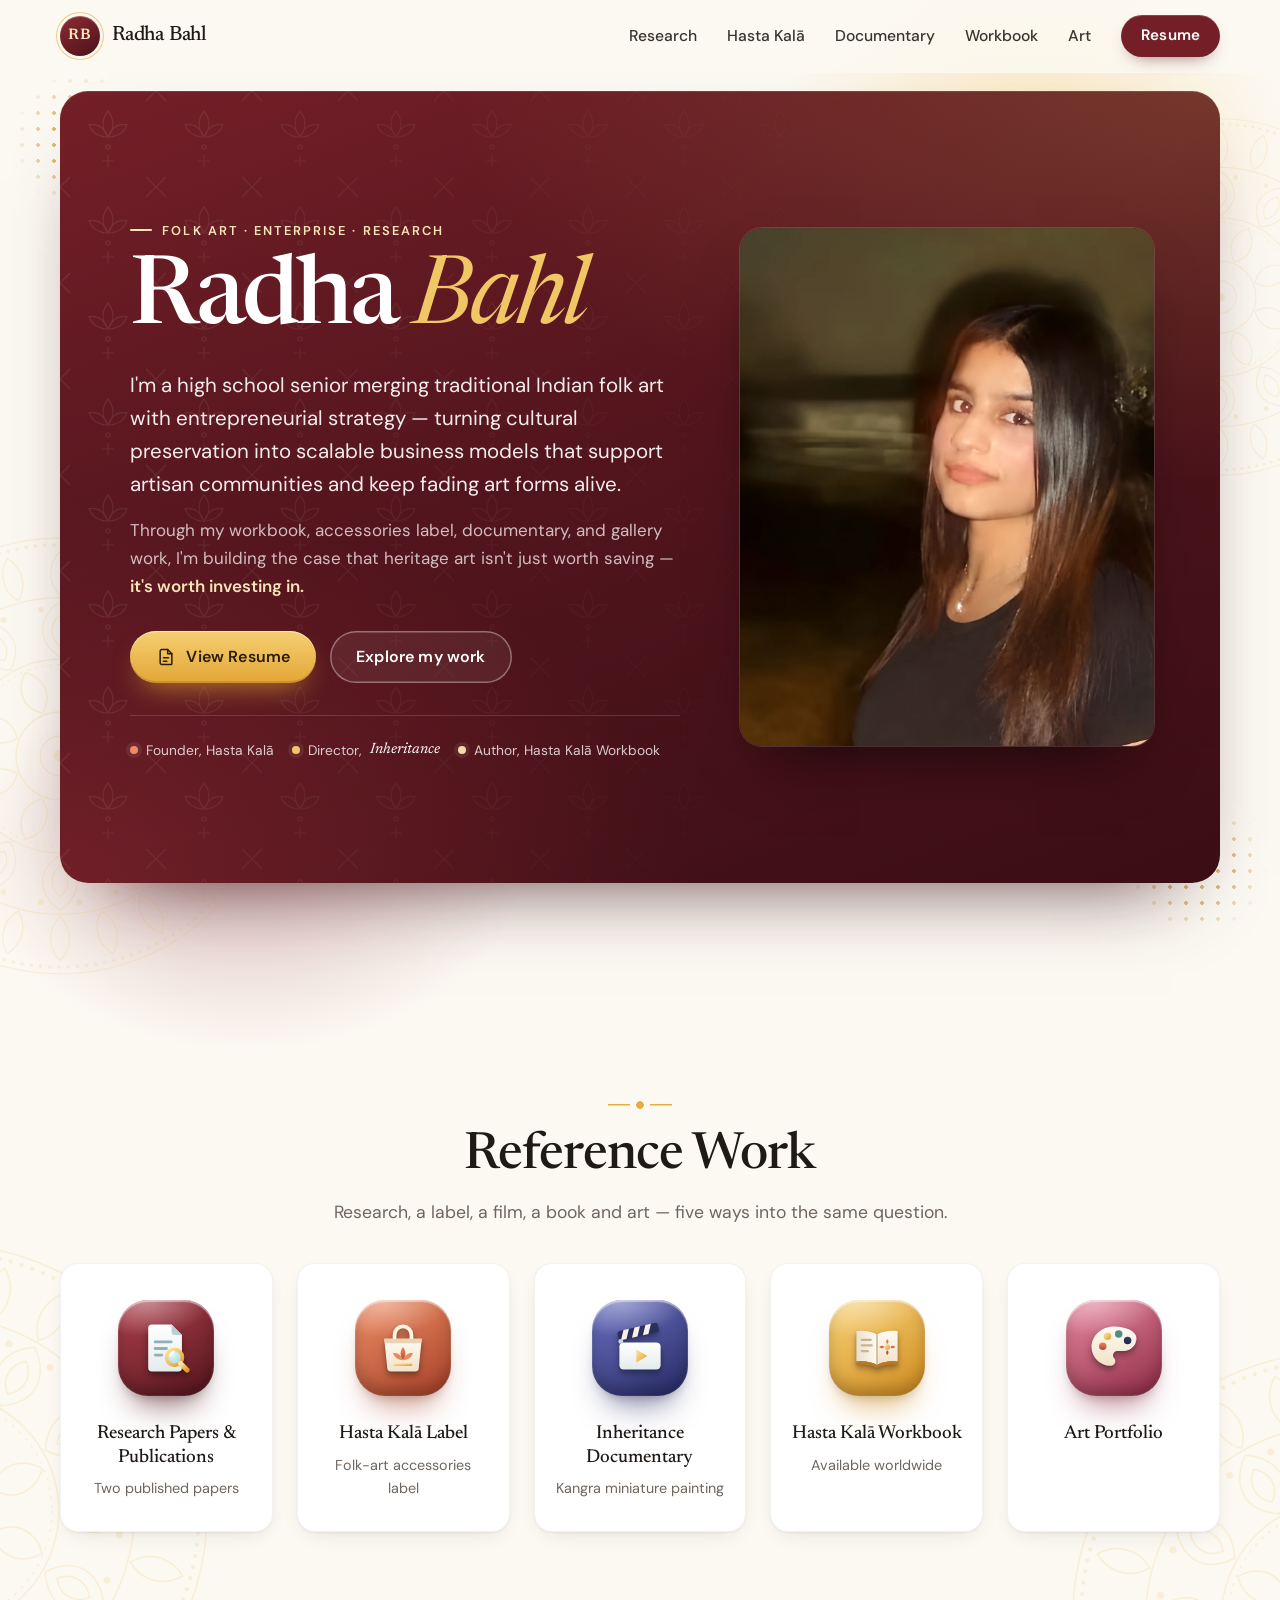
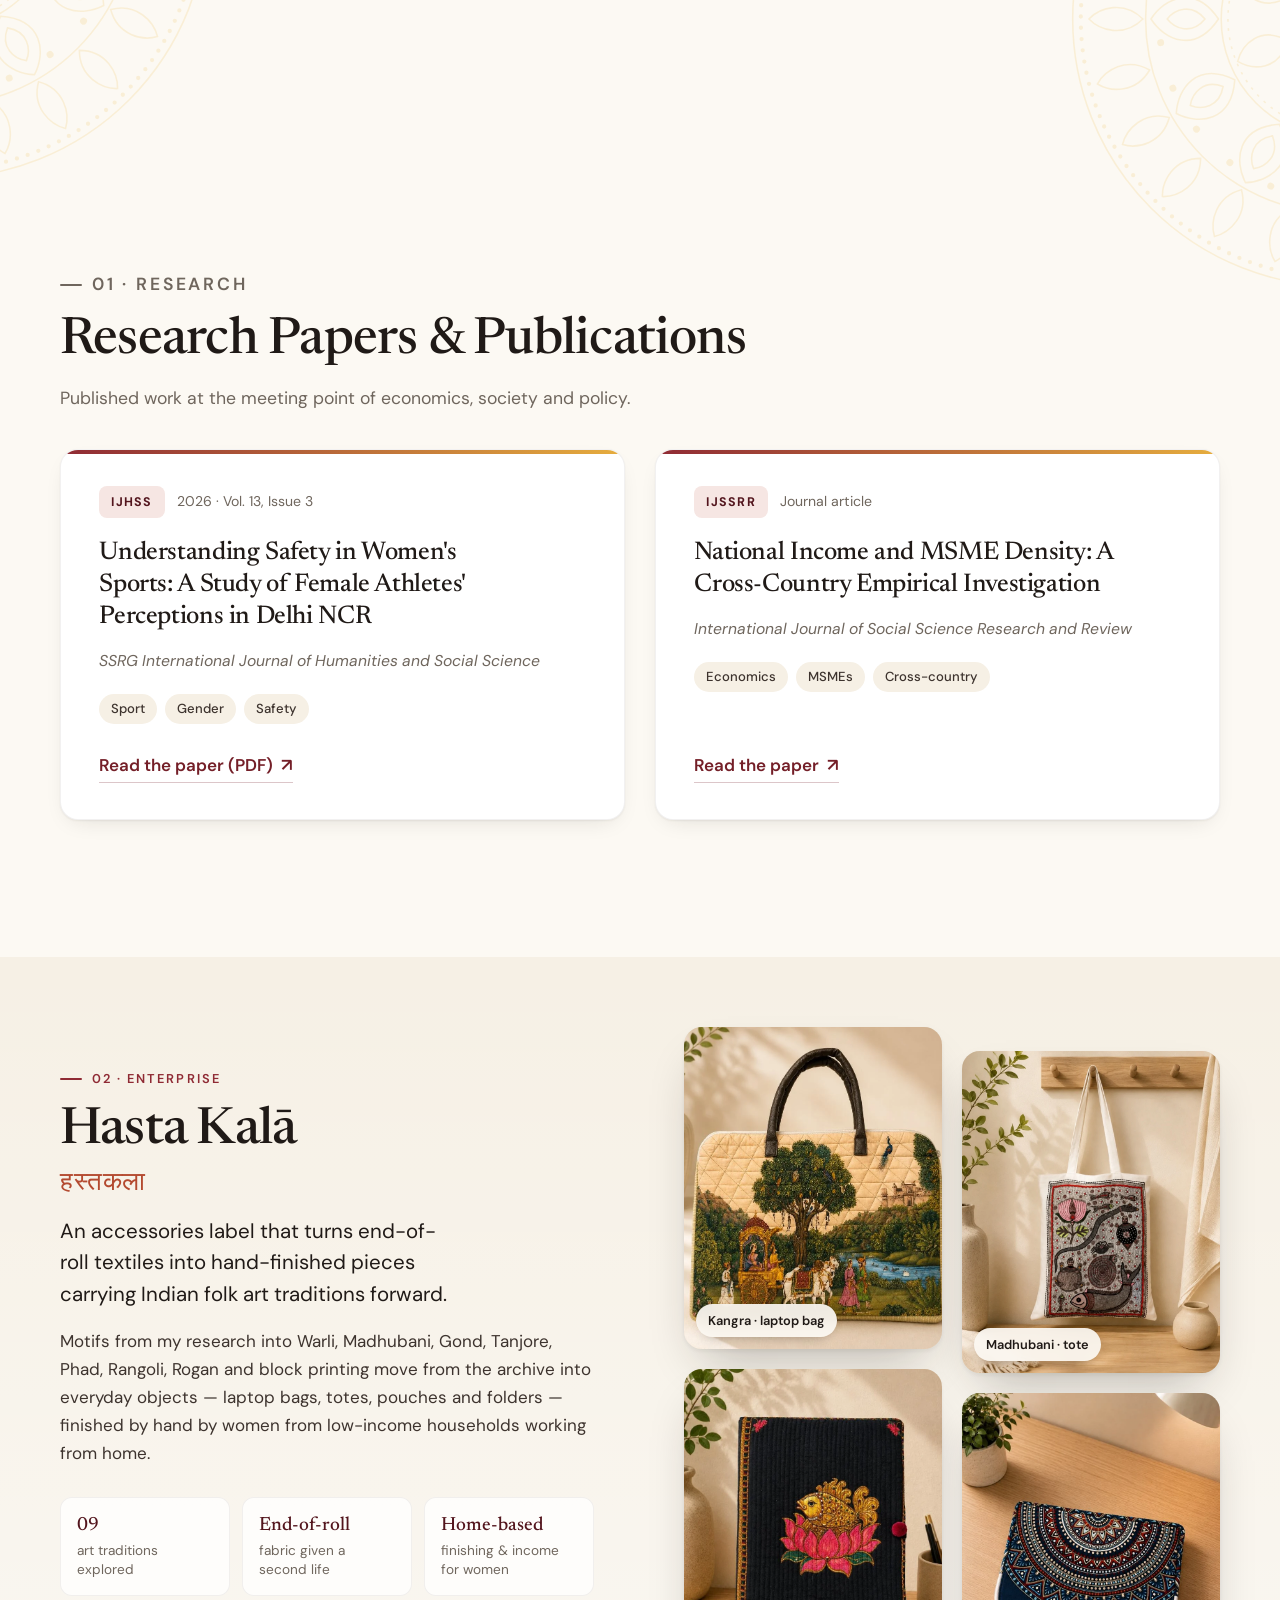
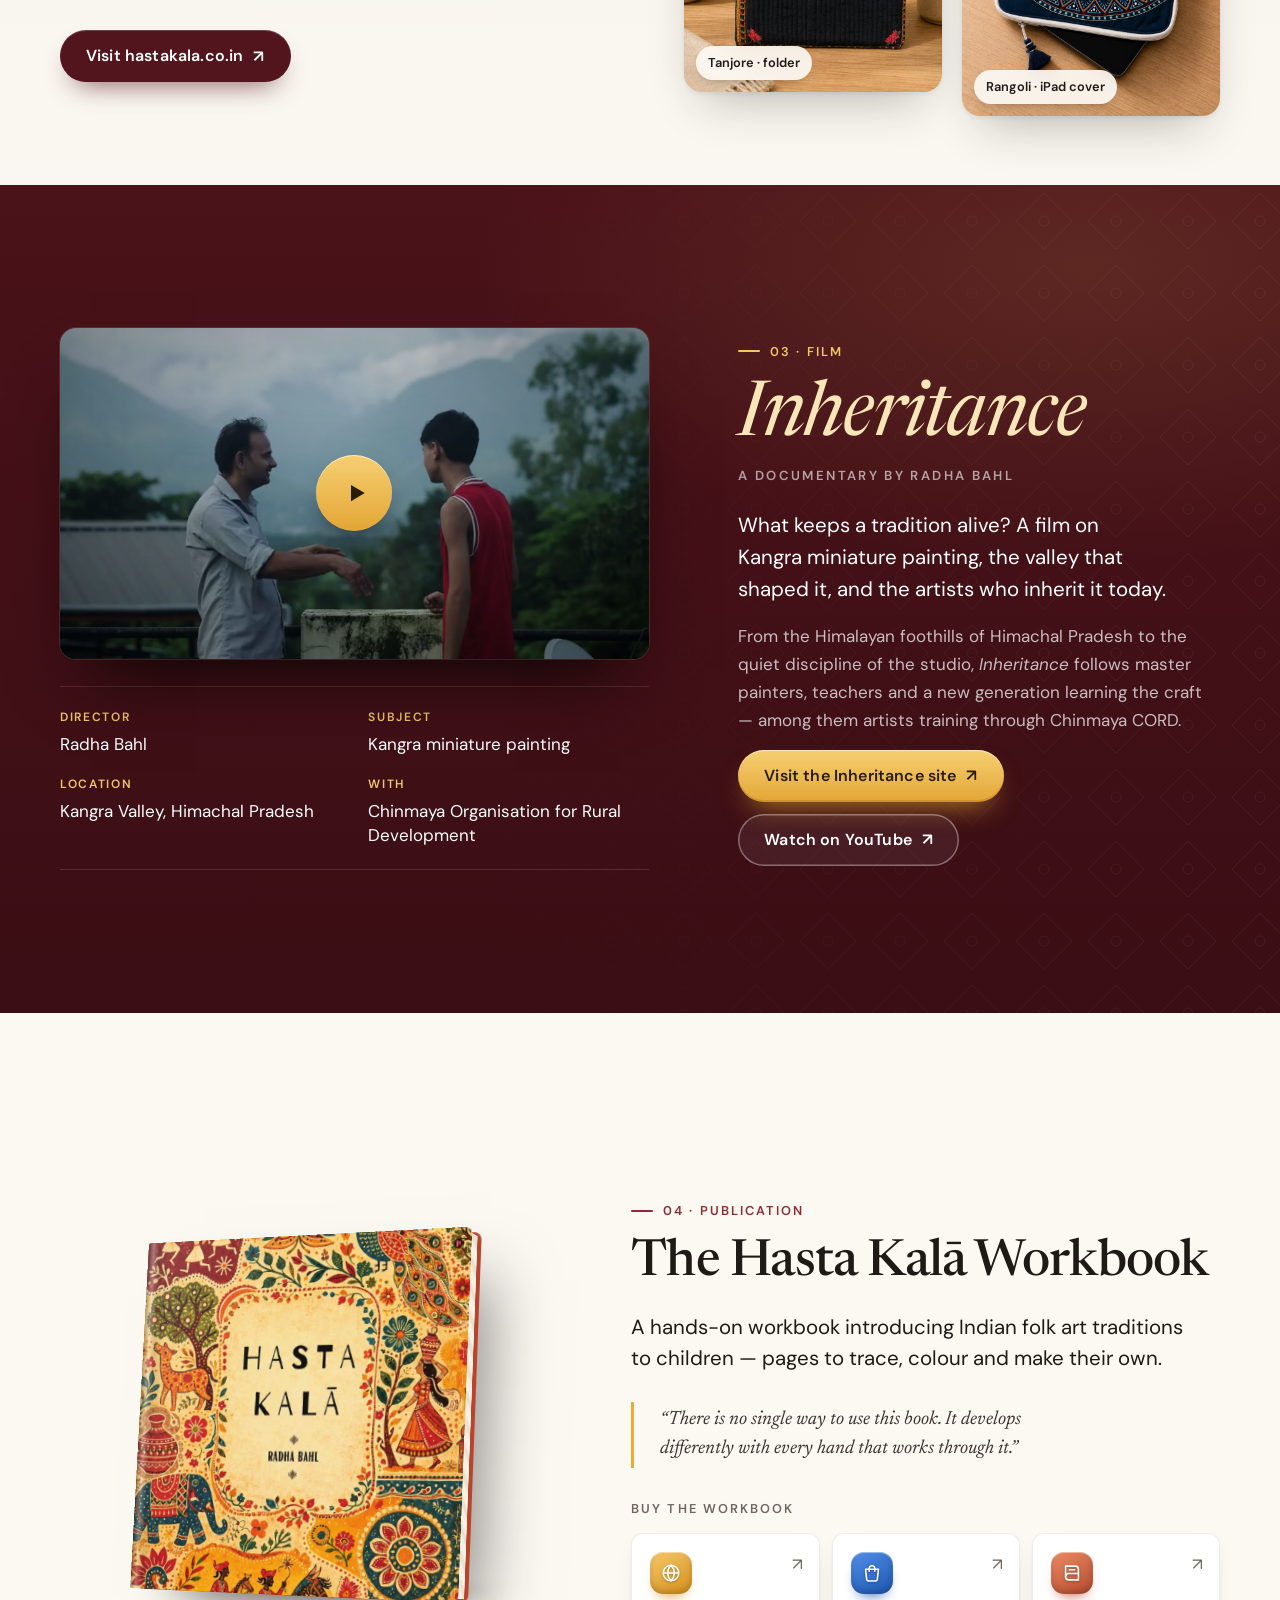
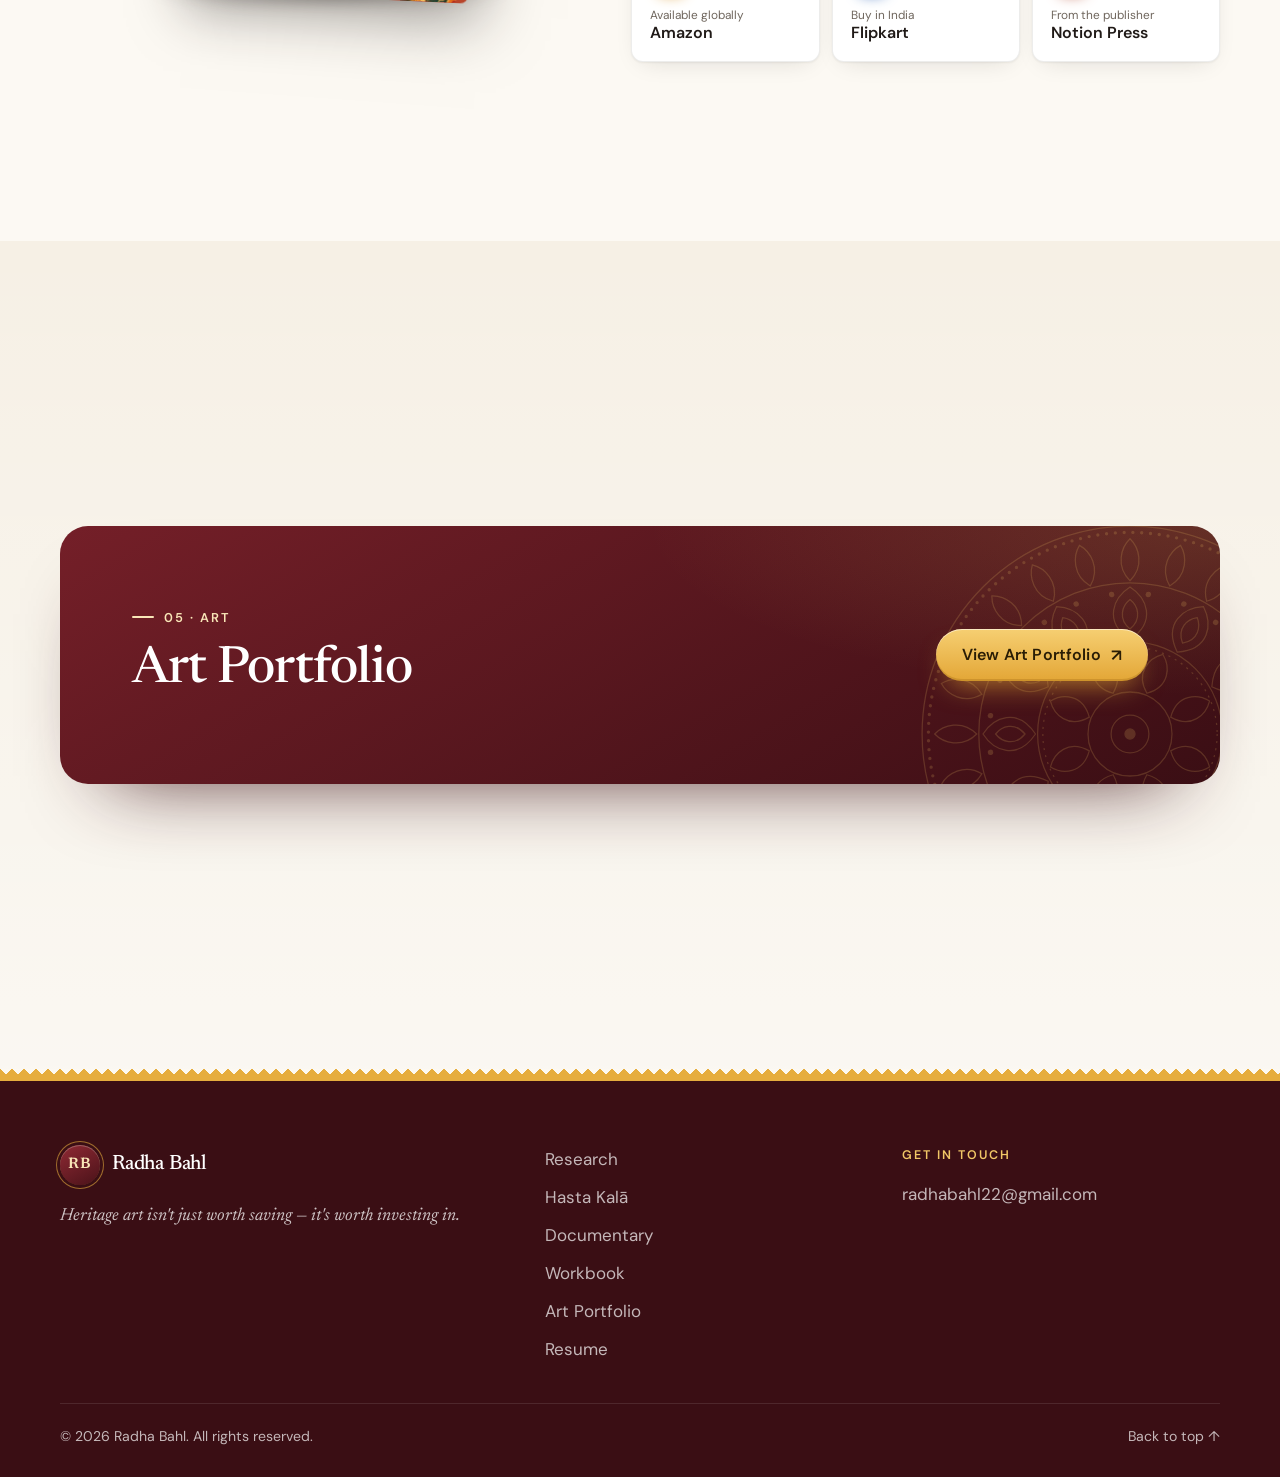
==== commit cfcb5f12: "art" ====
--- a/index.html
+++ b/index.html
@@ -297,7 +297,7 @@
                   </svg>
                 </span>
                 <span class="tile__title">Art Portfolio</span>
-                <span class="tile__meta">Paintings &amp; gallery work</span>
+    
               </a>
             </li>
           </ul>
